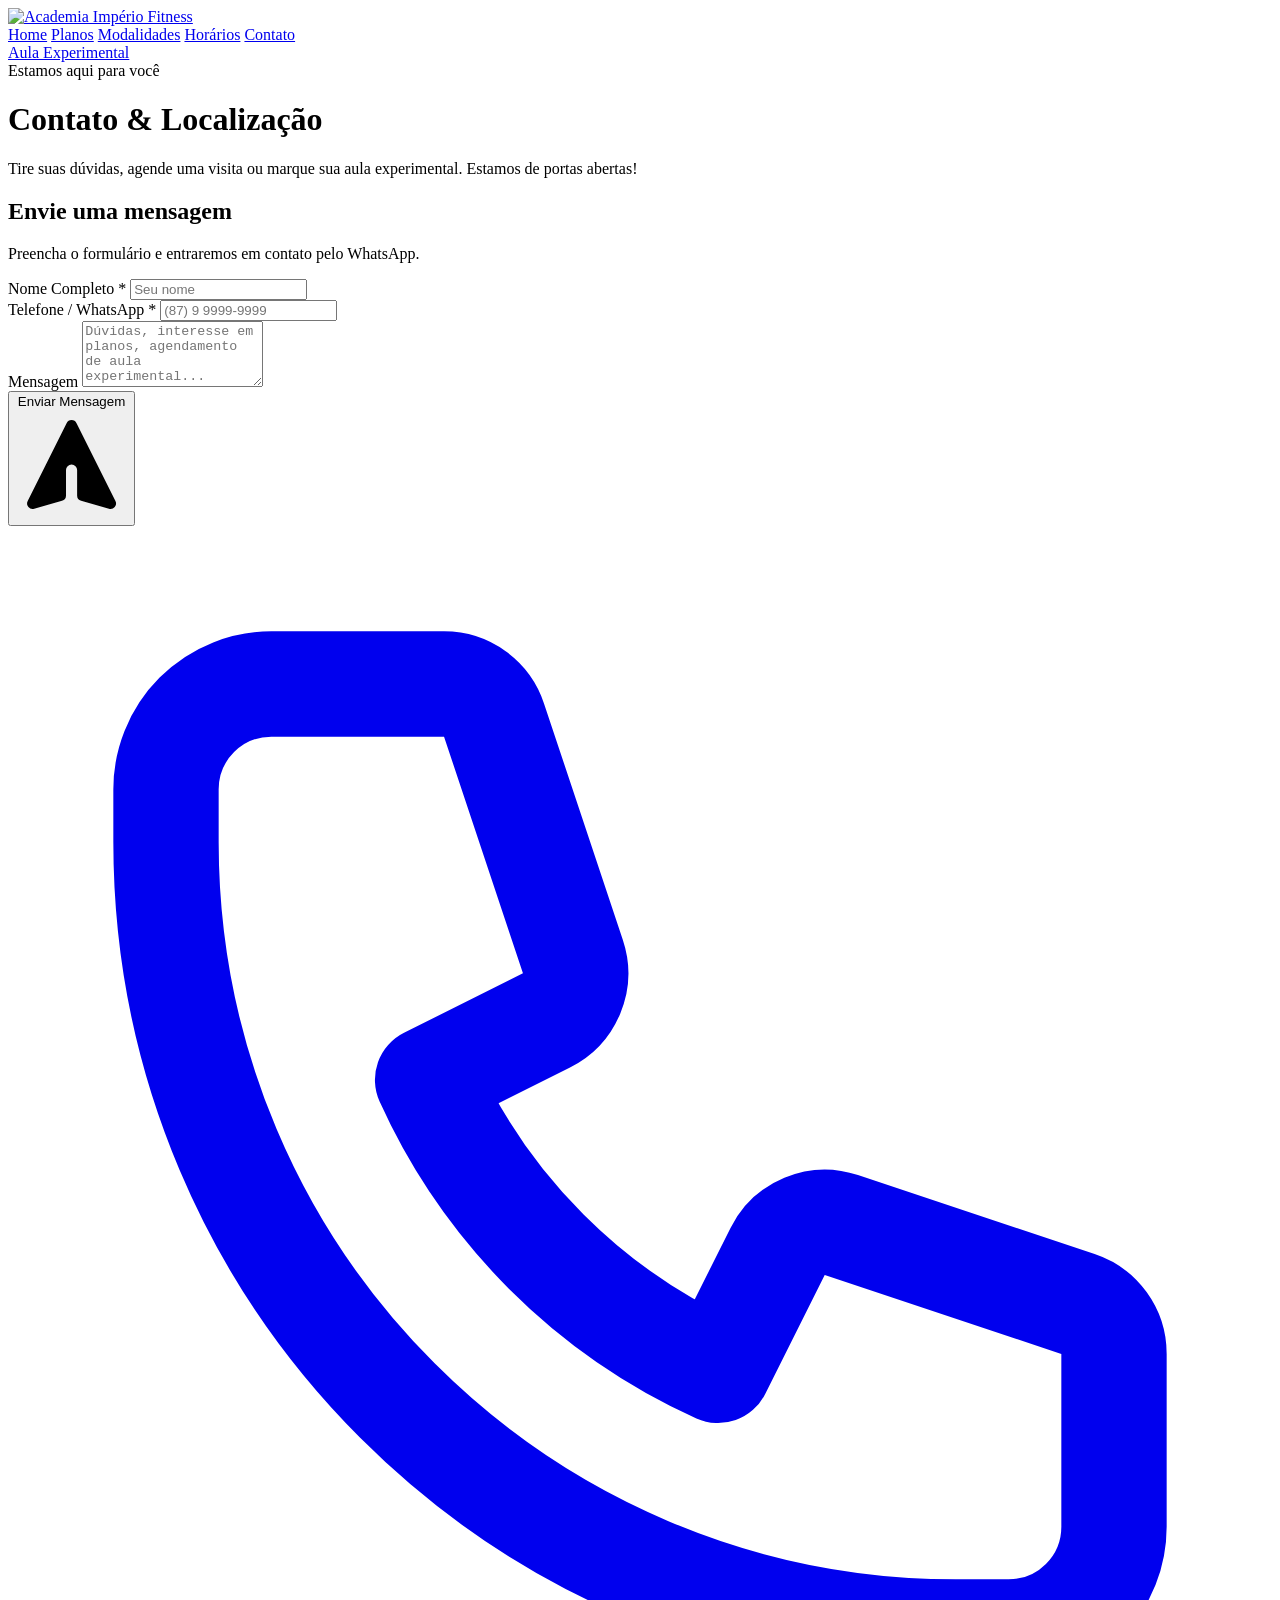
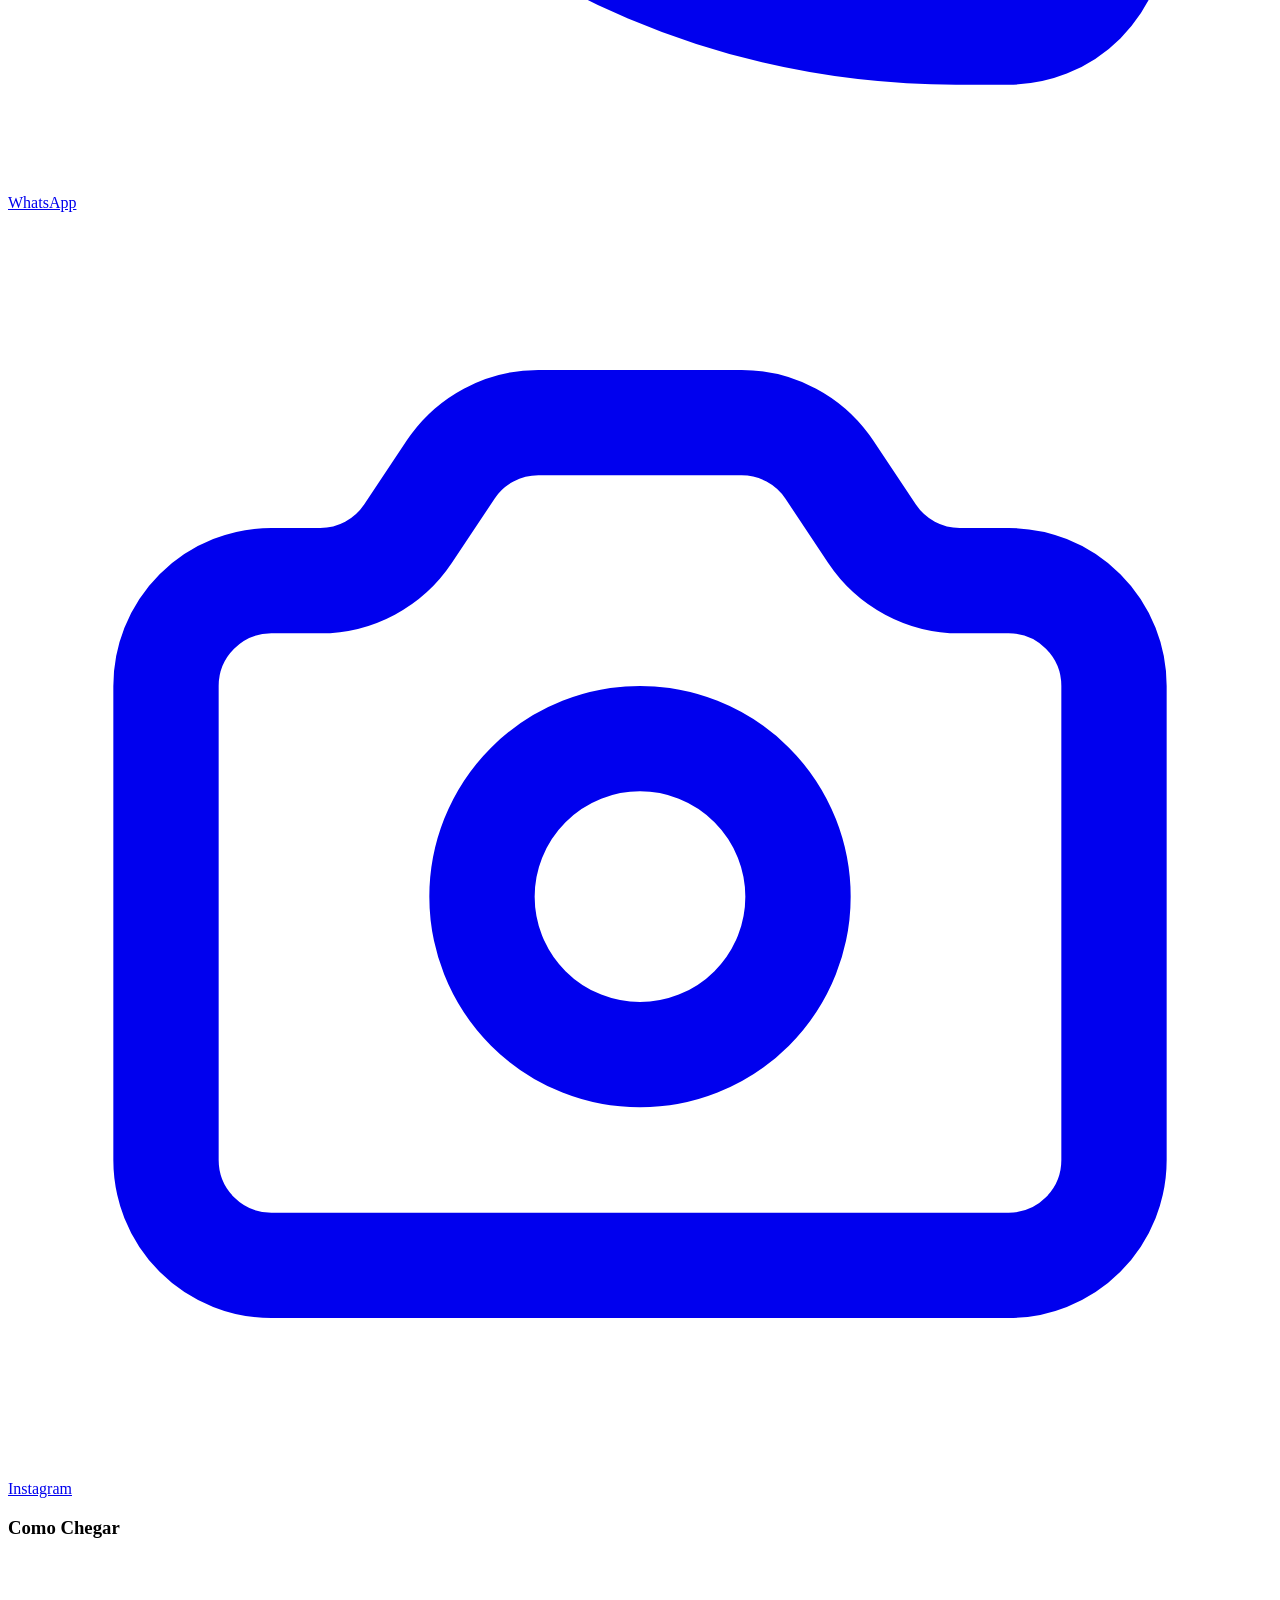
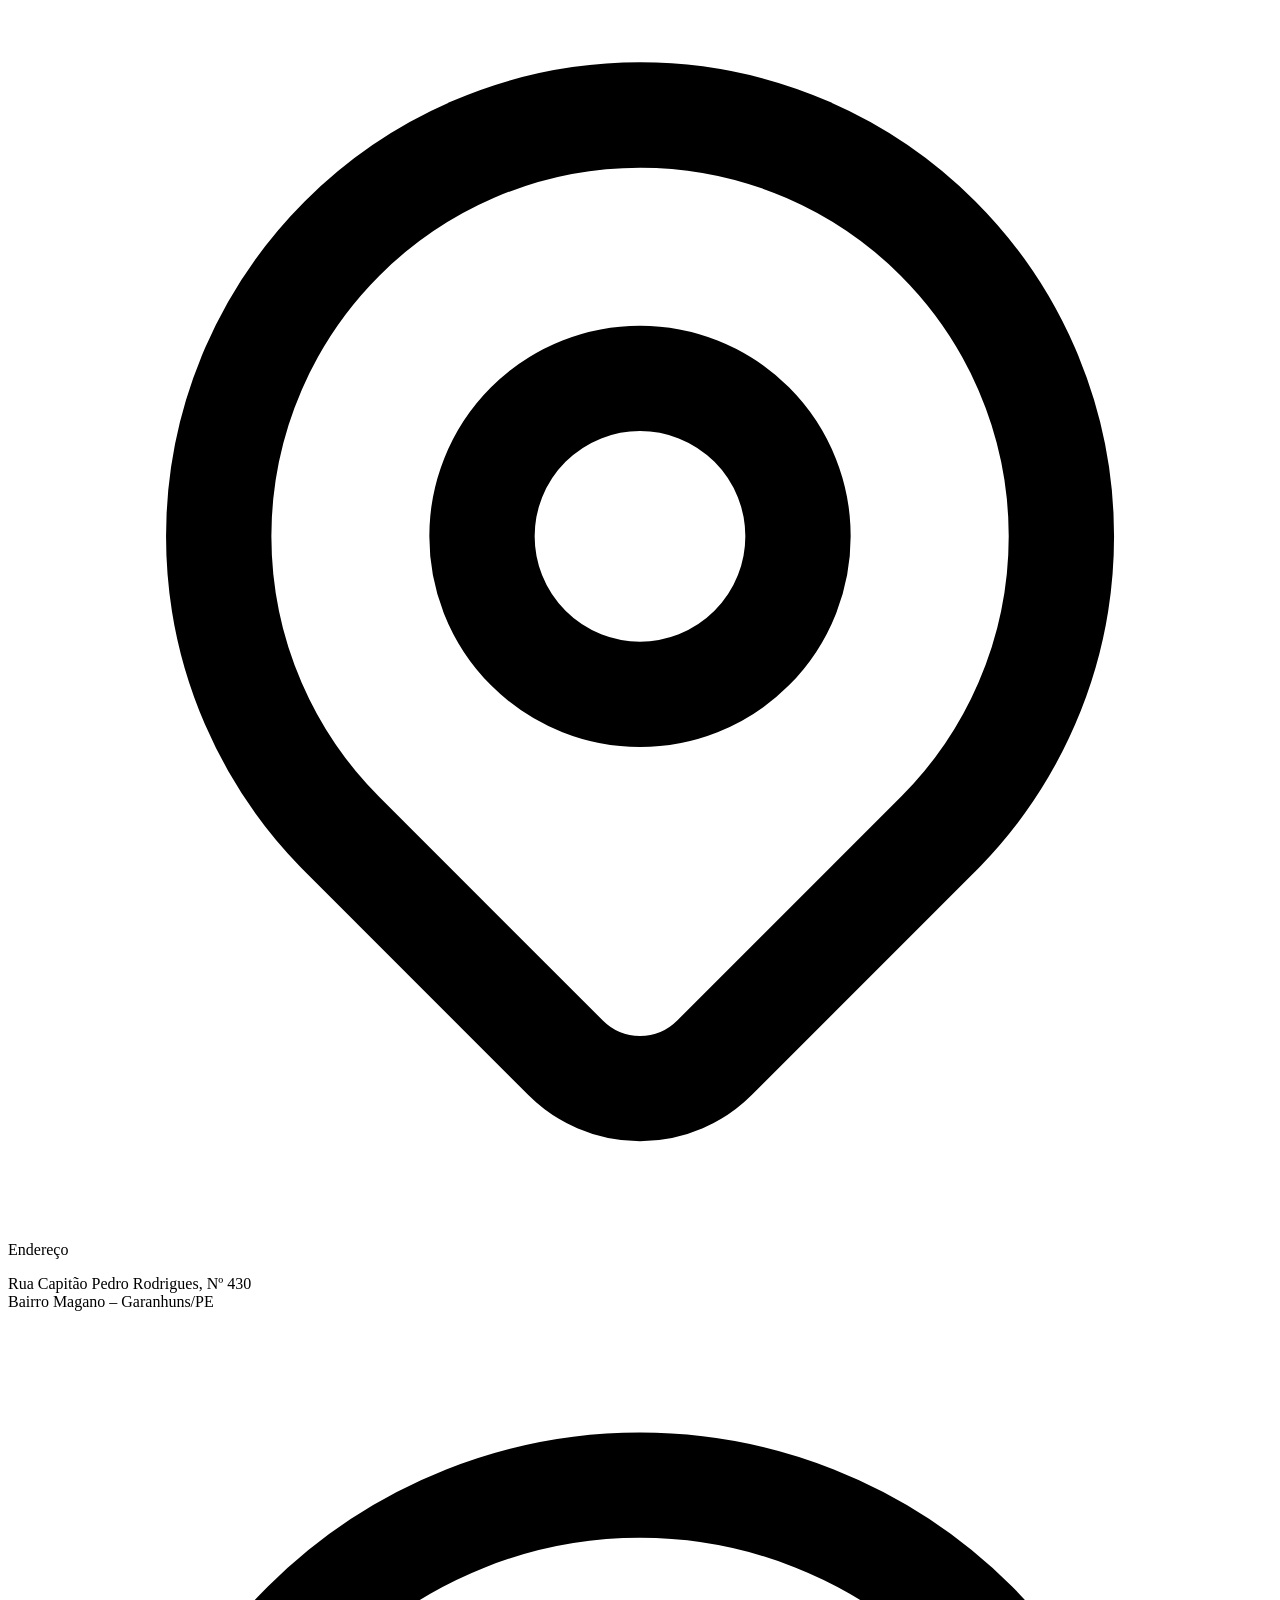
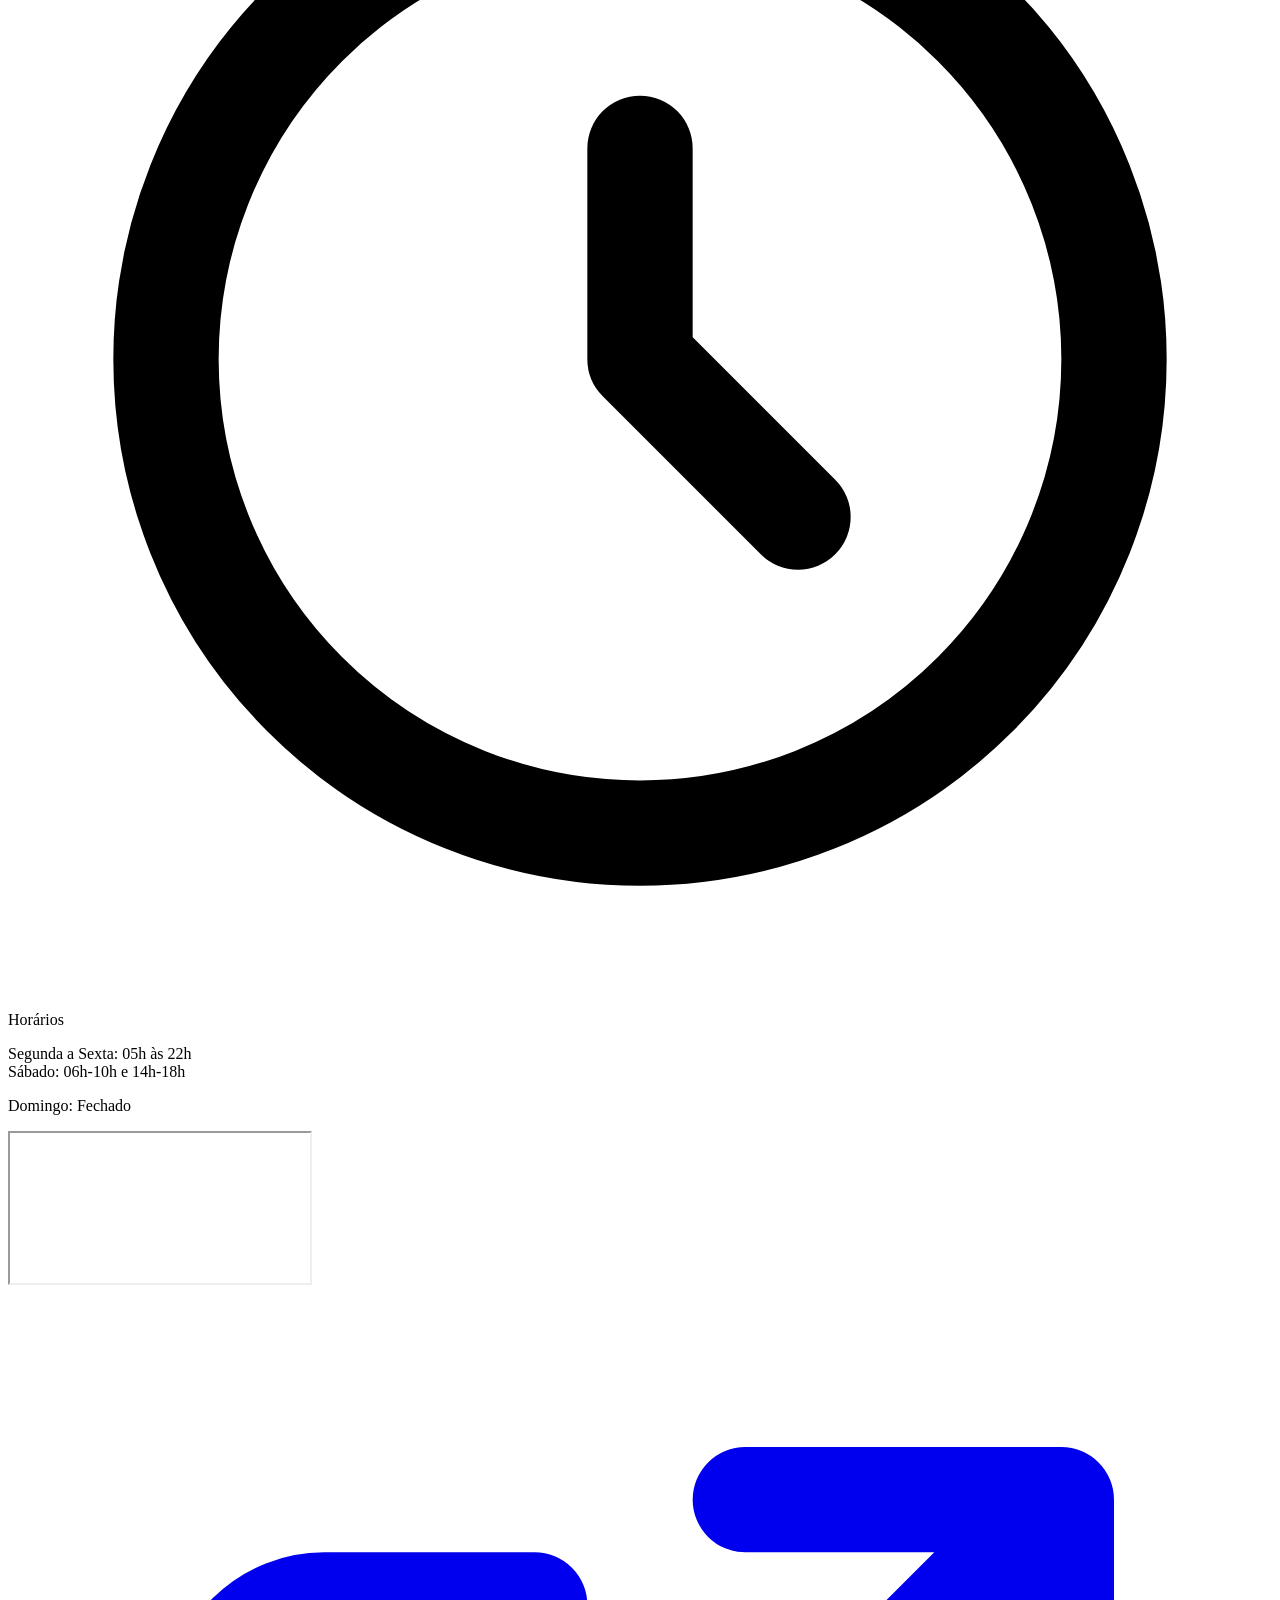
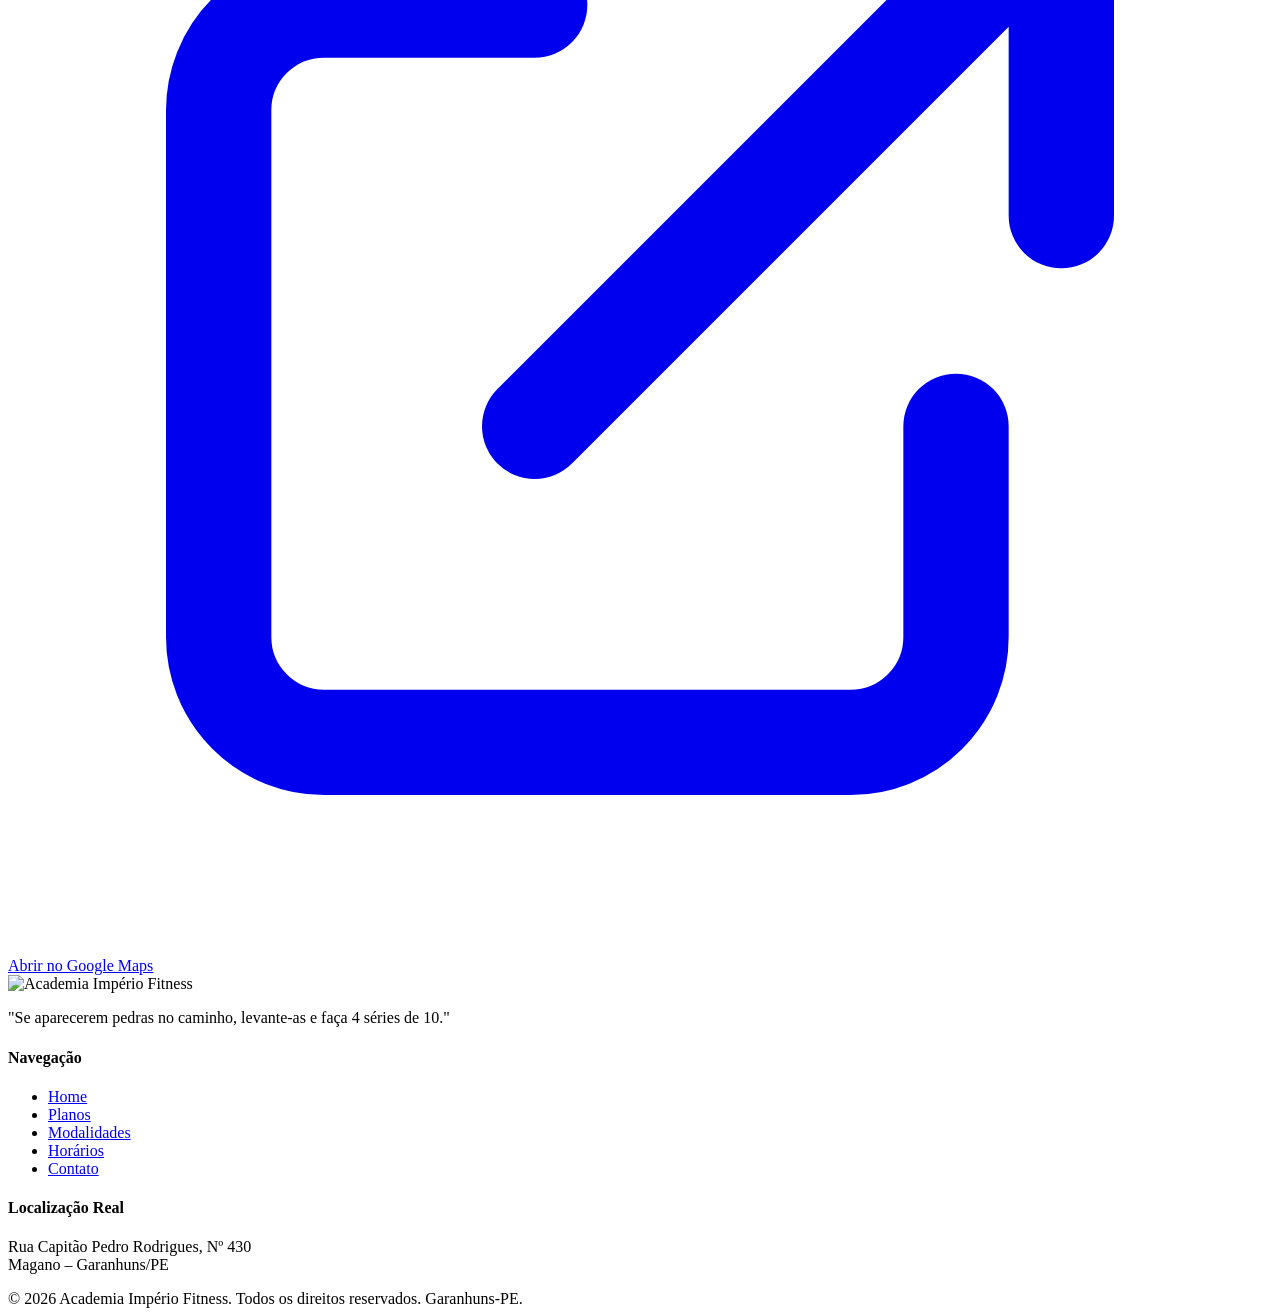
==== contato.html @ 36190e59 "Add files via upload" ====
<!DOCTYPE html>
<html lang="pt-BR">
<head>
    <meta charset="UTF-8">
    <meta name="viewport" content="width=device-width, initial-scale=1.0">
    <title>Contato & Localização | Academia Império Fitness</title>
    
    <script src="https://cdn.tailwindcss.com"></script>
    <link rel="preconnect" href="https://fonts.googleapis.com">
    <link rel="preconnect" href="https://fonts.gstatic.com" crossorigin>
    <link href="https://fonts.googleapis.com/css2?family=Inter:wght@400;500;600&family=Montserrat:wght@400;700;900&display=swap" rel="stylesheet">

    <script>
      tailwind.config = {
        theme: {
          extend: {
            colors: {
              'imperio-bg': '#151515',
              'imperio-card': '#1E1E1E',
              'imperio-laranja': '#F37021',
            },
            fontFamily: {
              'titulo': ['"Montserrat"', 'sans-serif'], 
              'texto': ['"Inter"', 'sans-serif'], 
            }
          }
        }
      }
    </script>
</head>
<body class="bg-imperio-bg text-white font-texto antialiased flex flex-col min-h-screen">

    <header class="container mx-auto px-6 py-6 flex flex-col md:flex-row justify-between items-center gap-4">
        <a href="index.html" class="flex items-center">
    <img src="logo.png" alt="Academia Império Fitness" class="h-24 md:h-28 rounded-xl hover:scale-105 transition-transform duration-300">
</a>
        <nav class="flex gap-4 md:gap-8 font-medium text-sm md:text-base">
            <a href="index.html" class="hover:text-imperio-laranja transition duration-200">Home</a>
            <a href="planos.html" class="hover:text-imperio-laranja transition duration-200">Planos</a>
            <a href="modalidades.html" class="hover:text-imperio-laranja transition duration-200">Modalidades</a>
            <a href="horarios.html" class="hover:text-imperio-laranja transition duration-200">Horários</a>
            <a href="contato.html" class="text-imperio-laranja">Contato</a>
        </nav>
        <a href="contato.html" class="hidden lg:block bg-imperio-laranja hover:bg-orange-600 text-white font-bold py-3 px-6 rounded-md transition duration-300 uppercase tracking-wide text-sm">
            Aula Experimental
        </a>
    </header>

    <main class="flex-grow container mx-auto px-6 py-12 max-w-6xl">
        
        <div class="text-center mb-16">
            <span class="text-imperio-laranja font-bold tracking-widest text-sm uppercase">Estamos aqui para você</span>
            <h1 class="font-titulo font-black text-5xl md:text-6xl uppercase mt-2 mb-4 leading-tight">
                Contato & <span class="text-imperio-laranja">Localização</span>
            </h1>
            <p class="text-gray-400 max-w-2xl mx-auto">Tire suas dúvidas, agende uma visita ou marque sua aula experimental. Estamos de portas abertas!</p>
        </div>

        <div class="grid grid-cols-1 lg:grid-cols-2 gap-12 items-start">
            
            <section class="bg-white text-black p-8 md:p-10 rounded-2xl shadow-2xl">
                <h2 class="font-titulo font-black text-2xl uppercase mb-2">Envie uma mensagem</h2>
                <p class="text-gray-500 text-sm mb-8">Preencha o formulário e entraremos em contato pelo WhatsApp.</p>

                <form action="#" method="POST" class="space-y-6">
                    <div>
                        <label for="nome" class="block text-xs font-black uppercase tracking-widest mb-2">Nome Completo *</label>
                        <input type="text" id="nome" name="nome" placeholder="Seu nome" required 
                            class="w-full bg-gray-50 border border-gray-200 rounded-lg py-4 px-4 focus:outline-none focus:ring-2 focus:ring-imperio-laranja/20 focus:border-imperio-laranja transition">
                    </div>

                    <div>
                        <label for="whatsapp" class="block text-xs font-black uppercase tracking-widest mb-2">Telefone / WhatsApp *</label>
                        <input type="tel" id="whatsapp" name="whatsapp" placeholder="(87) 9 9999-9999" required 
                            class="w-full bg-gray-50 border border-gray-200 rounded-lg py-4 px-4 focus:outline-none focus:ring-2 focus:ring-imperio-laranja/20 focus:border-imperio-laranja transition">
                    </div>

                    <div>
                        <label for="mensagem" class="block text-xs font-black uppercase tracking-widest mb-2">Mensagem</label>
                        <textarea id="mensagem" name="mensagem" rows="4" placeholder="Dúvidas, interesse em planos, agendamento de aula experimental..."
                            class="w-full bg-gray-50 border border-gray-200 rounded-lg py-4 px-4 focus:outline-none focus:ring-2 focus:ring-imperio-laranja/20 focus:border-imperio-laranja transition resize-none"></textarea>
                    </div>

                    <button type="submit" class="w-full bg-imperio-laranja hover:bg-orange-600 text-white font-black py-5 rounded-xl shadow-lg shadow-imperio-laranja/30 transition duration-300 uppercase tracking-widest flex items-center justify-center gap-2">
                        Enviar Mensagem
                        <svg xmlns="http://www.w3.org/2000/svg" class="h-5 w-5 rotate-90" viewBox="0 0 20 20" fill="currentColor"><path d="M10.894 2.553a1 1 0 00-1.788 0l-7 14a1 1 0 001.169 1.409l5-1.429A1 1 0 009 15.571V11a1 1 0 112 0v4.571a1 1 0 00.725.962l5 1.428a1 1 0 001.17-1.408l-7-14z" /></svg>
                    </button>
                </form>

                <div class="grid grid-cols-2 gap-4 mt-8">
                    <a href="#" class="flex items-center gap-3 p-4 bg-gray-900 text-white rounded-xl hover:bg-imperio-laranja transition group">
                        <div class="bg-gray-800 p-2 rounded-lg group-hover:bg-white/20 transition">
                            <svg xmlns="http://www.w3.org/2000/svg" class="h-5 w-5" fill="none" viewBox="0 0 24 24" stroke="currentColor"><path stroke-linecap="round" stroke-linejoin="round" stroke-width="2" d="M3 5a2 2 0 012-2h3.28a1 1 0 01.948.684l1.498 4.493a1 1 0 01-.502 1.21l-2.257 1.13a11.042 11.042 0 005.516 5.516l1.13-2.257a1 1 0 011.21-.502l4.493 1.498a1 1 0 01.684.949V19a2 2 0 01-2 2h-1C9.716 21 3 14.284 3 6V5z" /></svg>
                        </div>
                        <span class="text-xs font-bold uppercase">WhatsApp</span>
                    </a>
                    <a href="https://www.instagram.com/academia_imperio.gus" target="_blank" class="flex items-center gap-3 p-4 bg-gray-900 text-white rounded-xl hover:bg-imperio-laranja transition group">
                        <div class="bg-gray-800 p-2 rounded-lg group-hover:bg-white/20 transition">
                            <svg xmlns="http://www.w3.org/2000/svg" class="h-5 w-5" fill="none" viewBox="0 0 24 24" stroke="currentColor"><path stroke-linecap="round" stroke-linejoin="round" stroke-width="2" d="M3 9a2 2 0 012-2h.93a2 2 0 001.664-.89l.812-1.22A2 2 0 0110.07 4h3.86a2 2 0 011.664.89l.812 1.22A2 2 0 0018.07 7H19a2 2 0 012 2v9a2 2 0 01-2 2H5a2 2 0 01-2-2V9z" /><path stroke-linecap="round" stroke-linejoin="round" stroke-width="2" d="M15 13a3 3 0 11-6 0 3 3 0 016 0z" /></svg>
                        </div>
                        <span class="text-xs font-bold uppercase">Instagram</span>
                    </a>
                </div>
            </section>

            <section class="space-y-8">
                <div class="bg-imperio-card p-8 rounded-2xl border border-gray-800">
                    <h3 class="text-imperio-laranja font-titulo font-black text-xl uppercase mb-6">Como Chegar</h3>
                    
                    <div class="space-y-6">
                        <div class="flex gap-4">
                            <div class="bg-imperio-laranja/10 p-3 rounded-lg h-fit">
                                <svg xmlns="http://www.w3.org/2000/svg" class="h-6 w-6 text-imperio-laranja" fill="none" viewBox="0 0 24 24" stroke="currentColor"><path stroke-linecap="round" stroke-linejoin="round" stroke-width="2" d="M17.657 16.657L13.414 20.9a1.998 1.998 0 01-2.827 0l-4.243-4.243a8 8 0 1111.314 0z" /><path stroke-linecap="round" stroke-linejoin="round" stroke-width="2" d="M15 11a3 3 0 11-6 0 3 3 0 016 0z" /></svg>
                            </div>
                            <div>
                                <p class="text-xs font-bold text-gray-500 uppercase tracking-widest mb-1">Endereço</p>
                                <p class="text-gray-200">Rua Capitão Pedro Rodrigues, Nº 430<br>Bairro Magano – Garanhuns/PE</p>
                            </div>
                        </div>

                        <div class="flex gap-4">
                            <div class="bg-imperio-laranja/10 p-3 rounded-lg h-fit">
                                <svg xmlns="http://www.w3.org/2000/svg" class="h-6 w-6 text-imperio-laranja" fill="none" viewBox="0 0 24 24" stroke="currentColor"><path stroke-linecap="round" stroke-linejoin="round" stroke-width="2" d="M12 8v4l3 3m6-3a9 9 0 11-18 0 9 9 0 0118 0z" /></svg>
                            </div>
                            <div>
                                <p class="text-xs font-bold text-gray-500 uppercase tracking-widest mb-1">Horários</p>
                                <p class="text-gray-200">Segunda a Sexta: 05h às 22h<br>Sábado: 06h-10h e 14h-18h</p>
                                <p class="text-red-400 text-xs mt-1 font-medium">Domingo: Fechado</p>
                            </div>
                        </div>
                    </div>
                </div>

                <div class="rounded-2xl overflow-hidden h-[300px] border border-gray-800 shadow-2xl relative grayscale hover:grayscale-0 transition duration-500">
                    <iframe 
                        src="https://www.google.com/maps/embed?pb=!1m18!1m12!1m3!1d3941.520445585094!2d-36.4950346!3d-8.9175401!2m3!1f0!2f0!3f0!3m2!1i1024!2i768!4f13.1!3m3!1m2!1s0x7a77610f46d5c645%3A0x7d6c6e3988e0e7a!2sR.%20Cap.%20Pedro%20Rodrigues%2C%20430%20-%20Magano%2C%20Garanhuns%20-%20PE!5e0!3m2!1spt-BR!2sbr!4v1714150000000!5m2!1spt-BR!2sbr" 
                        class="w-full h-full border-0" 
                        allowfullscreen="" 
                        loading="lazy">
                    </iframe>
                </div>

                <a href="https://maps.app.goo.gl/3XpXG2k9G2k9G2k9G" target="_blank" class="flex items-center justify-center gap-2 w-full bg-white/5 hover:bg-white/10 border border-gray-800 py-4 rounded-xl text-xs font-bold uppercase tracking-widest transition">
                    <svg xmlns="http://www.w3.org/2000/svg" class="h-4 w-4 text-imperio-laranja" fill="none" viewBox="0 0 24 24" stroke="currentColor"><path stroke-linecap="round" stroke-linejoin="round" stroke-width="2" d="M10 6H6a2 2 0 00-2 2v10a2 2 0 002 2h10a2 2 0 002-2v-4M14 4h6m0 0v6m0-6L10 14" /></svg>
                    Abrir no Google Maps
                </a>
            </section>
        </div>

    </main>

    <footer class="bg-[#0A0A0A] border-t border-gray-800 pt-16 pb-8 mt-auto text-gray-400 text-sm">
        <div class="container mx-auto px-6 grid grid-cols-1 md:grid-cols-3 gap-12 mb-12">
            <div>
                <img src="logo.png" alt="Academia Império Fitness" class="h-20 md:h-24 rounded-lg mb-6 shadow-lg border border-gray-800">
                <p class="italic">"Se aparecerem pedras no caminho, levante-as e faça 4 séries de 10."</p>
            </div>
            <div>
                <h4 class="text-imperio-laranja font-bold uppercase tracking-widest text-sm mb-6">Navegação</h4>
                <ul class="space-y-3">
                    <li><a href="index.html" class="hover:text-white transition">Home</a></li>
                    <li><a href="planos.html" class="hover:text-white transition">Planos</a></li>
                    <li><a href="modalidades.html" class="hover:text-white transition">Modalidades</a></li>
                    <li><a href="horarios.html" class="hover:text-white transition">Horários</a></li>
                    <li><a href="contato.html" class="hover:text-white transition">Contato</a></li>
                </ul>
            </div>
            <div>
                <h4 class="text-imperio-laranja font-bold uppercase tracking-widest text-sm mb-6">Localização Real</h4>
                <p>Rua Capitão Pedro Rodrigues, Nº 430<br>Magano – Garanhuns/PE</p>
            </div>
        </div>
        <div class="container mx-auto px-6 border-t border-gray-800 pt-8 text-center text-xs">
            &copy; 2026 Academia Império Fitness. Todos os direitos reservados. Garanhuns-PE.
        </div>
    </footer>

</body>
</html>
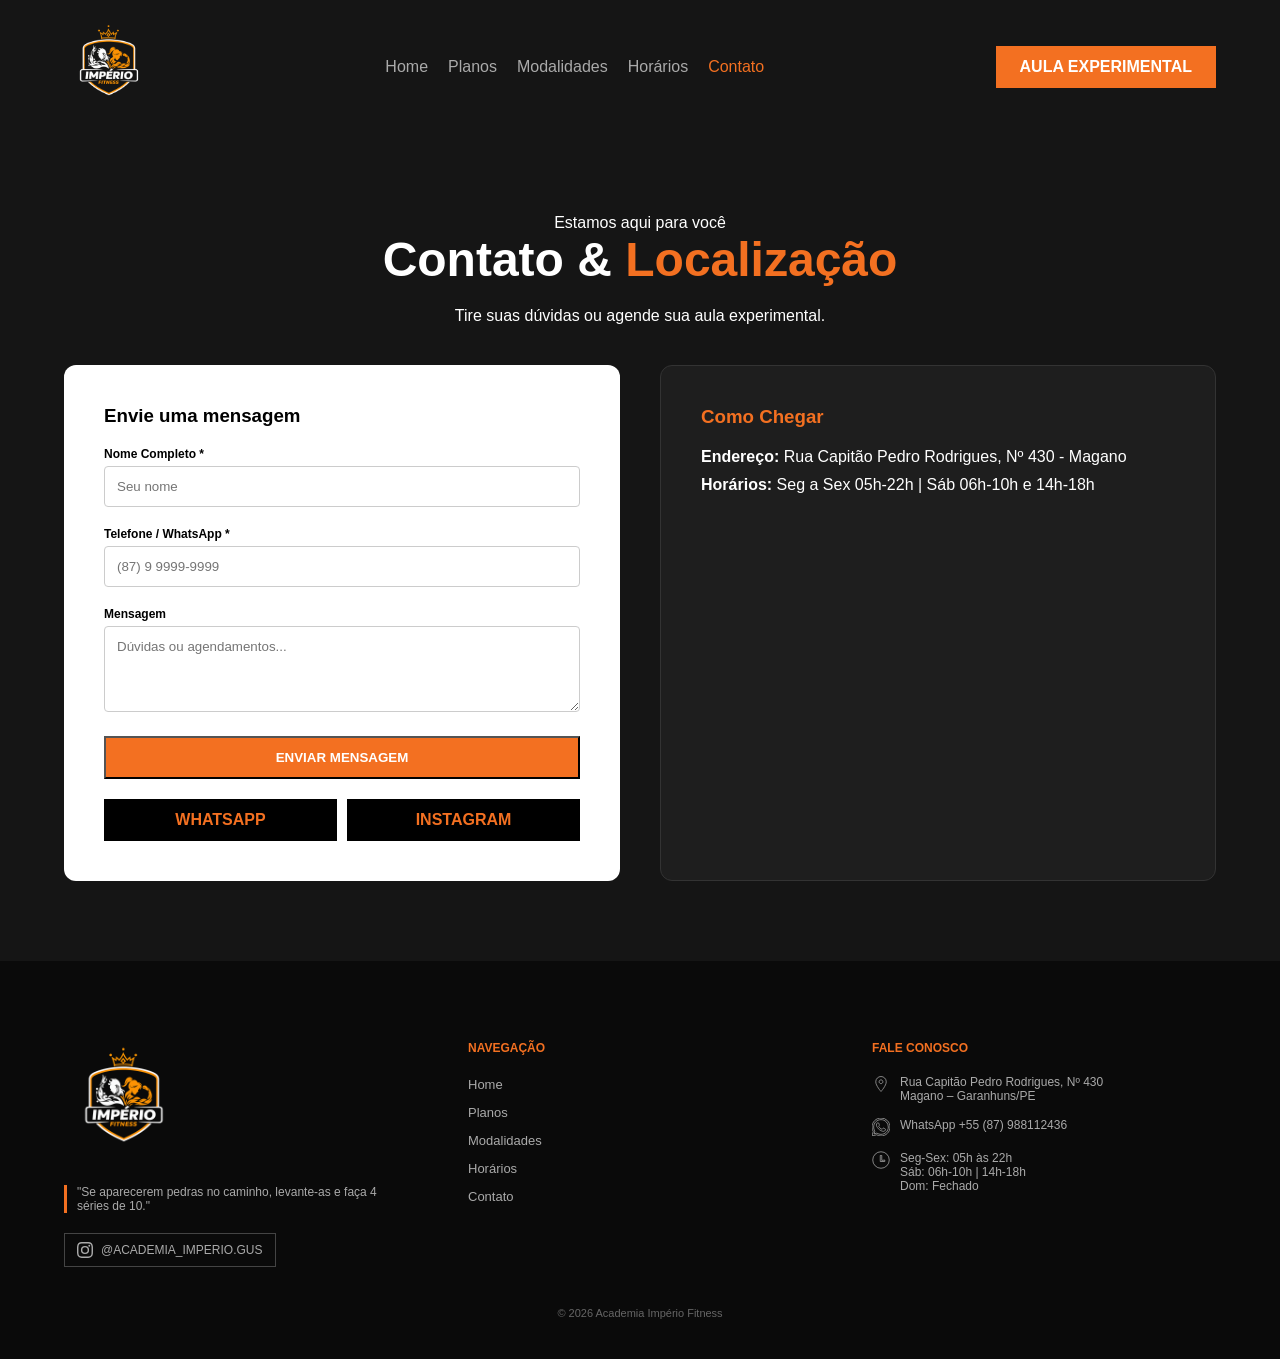
==== commit ae5c431c: "Add files via upload" ====
--- a/contato.html
+++ b/contato.html
@@ -3,177 +3,154 @@
 <head>
     <meta charset="UTF-8">
     <meta name="viewport" content="width=device-width, initial-scale=1.0">
-    <title>Contato & Localização | Academia Império Fitness</title>
-    
-    <script src="https://cdn.tailwindcss.com"></script>
-    <link rel="preconnect" href="https://fonts.googleapis.com">
-    <link rel="preconnect" href="https://fonts.gstatic.com" crossorigin>
+    <title>Contato | Academia Império Fitness</title>
+    <link rel="stylesheet" href="style.css">
     <link href="https://fonts.googleapis.com/css2?family=Inter:wght@400;500;600&family=Montserrat:wght@400;700;900&display=swap" rel="stylesheet">
+</head>
+<body>
 
-    <script>
-      tailwind.config = {
-        theme: {
-          extend: {
-            colors: {
-              'imperio-bg': '#151515',
-              'imperio-card': '#1E1E1E',
-              'imperio-laranja': '#F37021',
-            },
-            fontFamily: {
-              'titulo': ['"Montserrat"', 'sans-serif'], 
-              'texto': ['"Inter"', 'sans-serif'], 
-            }
-          }
-        }
-      }
-    </script>
-</head>
-<body class="bg-imperio-bg text-white font-texto antialiased flex flex-col min-h-screen">
+<header class="header">
+    <div class="container header-content">
+        <a href="index.html" class="logo"><img src="logo.png" alt="Academia Império Fitness"></a>
+        <nav class="nav">
+            <a href="index.html">Home</a>
+            <a href="planos.html">Planos</a>
+            <a href="modalidades.html">Modalidades</a>
+            <a href="horarios.html">Horários</a>
+            <a href="contato.html" class="active">Contato</a>
+        </nav>
+        <a href="contato.html" class="btn primary desktop-only">Aula Experimental</a>
+    </div>
+</header>
 
-    <header class="container mx-auto px-6 py-6 flex flex-col md:flex-row justify-between items-center gap-4">
-        <a href="index.html" class="flex items-center">
-    <img src="logo.png" alt="Academia Império Fitness" class="h-24 md:h-28 rounded-xl hover:scale-105 transition-transform duration-300">
-</a>
-        <nav class="flex gap-4 md:gap-8 font-medium text-sm md:text-base">
-            <a href="index.html" class="hover:text-imperio-laranja transition duration-200">Home</a>
-            <a href="planos.html" class="hover:text-imperio-laranja transition duration-200">Planos</a>
-            <a href="modalidades.html" class="hover:text-imperio-laranja transition duration-200">Modalidades</a>
-            <a href="horarios.html" class="hover:text-imperio-laranja transition duration-200">Horários</a>
-            <a href="contato.html" class="text-imperio-laranja">Contato</a>
-        </nav>
-        <a href="contato.html" class="hidden lg:block bg-imperio-laranja hover:bg-orange-600 text-white font-bold py-3 px-6 rounded-md transition duration-300 uppercase tracking-wide text-sm">
-            Aula Experimental
-        </a>
-    </header>
+<main>
+    <section class="contact-section">
+        <div class="container">
+            <div class="text-center">
+                <span class="tag-small">Estamos aqui para você</span>
+                <h1 class="page-title">Contato & <span>Localização</span></h1>
+                <p class="subtitle">Tire suas dúvidas ou agende sua aula experimental.</p>
+            </div>
 
-    <main class="flex-grow container mx-auto px-6 py-12 max-w-6xl">
-        
-        <div class="text-center mb-16">
-            <span class="text-imperio-laranja font-bold tracking-widest text-sm uppercase">Estamos aqui para você</span>
-            <h1 class="font-titulo font-black text-5xl md:text-6xl uppercase mt-2 mb-4 leading-tight">
-                Contato & <span class="text-imperio-laranja">Localização</span>
-            </h1>
-            <p class="text-gray-400 max-w-2xl mx-auto">Tire suas dúvidas, agende uma visita ou marque sua aula experimental. Estamos de portas abertas!</p>
-        </div>
-
-        <div class="grid grid-cols-1 lg:grid-cols-2 gap-12 items-start">
-            
-            <section class="bg-white text-black p-8 md:p-10 rounded-2xl shadow-2xl">
-                <h2 class="font-titulo font-black text-2xl uppercase mb-2">Envie uma mensagem</h2>
-                <p class="text-gray-500 text-sm mb-8">Preencha o formulário e entraremos em contato pelo WhatsApp.</p>
-
-                <form action="#" method="POST" class="space-y-6">
-                    <div>
-                        <label for="nome" class="block text-xs font-black uppercase tracking-widest mb-2">Nome Completo *</label>
-                        <input type="text" id="nome" name="nome" placeholder="Seu nome" required 
-                            class="w-full bg-gray-50 border border-gray-200 rounded-lg py-4 px-4 focus:outline-none focus:ring-2 focus:ring-imperio-laranja/20 focus:border-imperio-laranja transition">
-                    </div>
-
-                    <div>
-                        <label for="whatsapp" class="block text-xs font-black uppercase tracking-widest mb-2">Telefone / WhatsApp *</label>
-                        <input type="tel" id="whatsapp" name="whatsapp" placeholder="(87) 9 9999-9999" required 
-                            class="w-full bg-gray-50 border border-gray-200 rounded-lg py-4 px-4 focus:outline-none focus:ring-2 focus:ring-imperio-laranja/20 focus:border-imperio-laranja transition">
-                    </div>
-
-                    <div>
-                        <label for="mensagem" class="block text-xs font-black uppercase tracking-widest mb-2">Mensagem</label>
-                        <textarea id="mensagem" name="mensagem" rows="4" placeholder="Dúvidas, interesse em planos, agendamento de aula experimental..."
-                            class="w-full bg-gray-50 border border-gray-200 rounded-lg py-4 px-4 focus:outline-none focus:ring-2 focus:ring-imperio-laranja/20 focus:border-imperio-laranja transition resize-none"></textarea>
-                    </div>
-
-                    <button type="submit" class="w-full bg-imperio-laranja hover:bg-orange-600 text-white font-black py-5 rounded-xl shadow-lg shadow-imperio-laranja/30 transition duration-300 uppercase tracking-widest flex items-center justify-center gap-2">
-                        Enviar Mensagem
-                        <svg xmlns="http://www.w3.org/2000/svg" class="h-5 w-5 rotate-90" viewBox="0 0 20 20" fill="currentColor"><path d="M10.894 2.553a1 1 0 00-1.788 0l-7 14a1 1 0 001.169 1.409l5-1.429A1 1 0 009 15.571V11a1 1 0 112 0v4.571a1 1 0 00.725.962l5 1.428a1 1 0 001.17-1.408l-7-14z" /></svg>
-                    </button>
-                </form>
-
-                <div class="grid grid-cols-2 gap-4 mt-8">
-                    <a href="#" class="flex items-center gap-3 p-4 bg-gray-900 text-white rounded-xl hover:bg-imperio-laranja transition group">
-                        <div class="bg-gray-800 p-2 rounded-lg group-hover:bg-white/20 transition">
-                            <svg xmlns="http://www.w3.org/2000/svg" class="h-5 w-5" fill="none" viewBox="0 0 24 24" stroke="currentColor"><path stroke-linecap="round" stroke-linejoin="round" stroke-width="2" d="M3 5a2 2 0 012-2h3.28a1 1 0 01.948.684l1.498 4.493a1 1 0 01-.502 1.21l-2.257 1.13a11.042 11.042 0 005.516 5.516l1.13-2.257a1 1 0 011.21-.502l4.493 1.498a1 1 0 01.684.949V19a2 2 0 01-2 2h-1C9.716 21 3 14.284 3 6V5z" /></svg>
+            <div class="contact-grid">
+                
+                <div class="form-card">
+                    <h3>Envie uma mensagem</h3>
+                    <form action="#" method="POST">
+                        <div class="form-group">
+                            <label>Nome Completo *</label>
+                            <input type="text" placeholder="Seu nome" required>
                         </div>
-                        <span class="text-xs font-bold uppercase">WhatsApp</span>
-                    </a>
-                    <a href="https://www.instagram.com/academia_imperio.gus" target="_blank" class="flex items-center gap-3 p-4 bg-gray-900 text-white rounded-xl hover:bg-imperio-laranja transition group">
-                        <div class="bg-gray-800 p-2 rounded-lg group-hover:bg-white/20 transition">
-                            <svg xmlns="http://www.w3.org/2000/svg" class="h-5 w-5" fill="none" viewBox="0 0 24 24" stroke="currentColor"><path stroke-linecap="round" stroke-linejoin="round" stroke-width="2" d="M3 9a2 2 0 012-2h.93a2 2 0 001.664-.89l.812-1.22A2 2 0 0110.07 4h3.86a2 2 0 011.664.89l.812 1.22A2 2 0 0018.07 7H19a2 2 0 012 2v9a2 2 0 01-2 2H5a2 2 0 01-2-2V9z" /><path stroke-linecap="round" stroke-linejoin="round" stroke-width="2" d="M15 13a3 3 0 11-6 0 3 3 0 016 0z" /></svg>
+                        <div class="form-group">
+                            <label>Telefone / WhatsApp *</label>
+                            <input type="tel" placeholder="(87) 9 9999-9999" required>
                         </div>
-                        <span class="text-xs font-bold uppercase">Instagram</span>
-                    </a>
-                </div>
-            </section>
-
-            <section class="space-y-8">
-                <div class="bg-imperio-card p-8 rounded-2xl border border-gray-800">
-                    <h3 class="text-imperio-laranja font-titulo font-black text-xl uppercase mb-6">Como Chegar</h3>
+                        <div class="form-group">
+                            <label>Mensagem</label>
+                            <textarea rows="4" placeholder="Dúvidas ou agendamentos..."></textarea>
+                        </div>
+                        <button type="submit" class="btn primary full-width">Enviar Mensagem</button>
+                    </form>
                     
-                    <div class="space-y-6">
-                        <div class="flex gap-4">
-                            <div class="bg-imperio-laranja/10 p-3 rounded-lg h-fit">
-                                <svg xmlns="http://www.w3.org/2000/svg" class="h-6 w-6 text-imperio-laranja" fill="none" viewBox="0 0 24 24" stroke="currentColor"><path stroke-linecap="round" stroke-linejoin="round" stroke-width="2" d="M17.657 16.657L13.414 20.9a1.998 1.998 0 01-2.827 0l-4.243-4.243a8 8 0 1111.314 0z" /><path stroke-linecap="round" stroke-linejoin="round" stroke-width="2" d="M15 11a3 3 0 11-6 0 3 3 0 016 0z" /></svg>
-                            </div>
-                            <div>
-                                <p class="text-xs font-bold text-gray-500 uppercase tracking-widest mb-1">Endereço</p>
-                                <p class="text-gray-200">Rua Capitão Pedro Rodrigues, Nº 430<br>Bairro Magano – Garanhuns/PE</p>
-                            </div>
-                        </div>
-
-                        <div class="flex gap-4">
-                            <div class="bg-imperio-laranja/10 p-3 rounded-lg h-fit">
-                                <svg xmlns="http://www.w3.org/2000/svg" class="h-6 w-6 text-imperio-laranja" fill="none" viewBox="0 0 24 24" stroke="currentColor"><path stroke-linecap="round" stroke-linejoin="round" stroke-width="2" d="M12 8v4l3 3m6-3a9 9 0 11-18 0 9 9 0 0118 0z" /></svg>
-                            </div>
-                            <div>
-                                <p class="text-xs font-bold text-gray-500 uppercase tracking-widest mb-1">Horários</p>
-                                <p class="text-gray-200">Segunda a Sexta: 05h às 22h<br>Sábado: 06h-10h e 14h-18h</p>
-                                <p class="text-red-400 text-xs mt-1 font-medium">Domingo: Fechado</p>
-                            </div>
-                        </div>
+                    <div class="social-links-box">
+                        <a href="#" class="btn dark">WhatsApp</a>
+                        <a href="#" class="btn dark">Instagram</a>
                     </div>
                 </div>
 
-                <div class="rounded-2xl overflow-hidden h-[300px] border border-gray-800 shadow-2xl relative grayscale hover:grayscale-0 transition duration-500">
-                    <iframe 
-                        src="https://www.google.com/maps/embed?pb=!1m18!1m12!1m3!1d3941.520445585094!2d-36.4950346!3d-8.9175401!2m3!1f0!2f0!3f0!3m2!1i1024!2i768!4f13.1!3m3!1m2!1s0x7a77610f46d5c645%3A0x7d6c6e3988e0e7a!2sR.%20Cap.%20Pedro%20Rodrigues%2C%20430%20-%20Magano%2C%20Garanhuns%20-%20PE!5e0!3m2!1spt-BR!2sbr!4v1714150000000!5m2!1spt-BR!2sbr" 
-                        class="w-full h-full border-0" 
-                        allowfullscreen="" 
-                        loading="lazy">
-                    </iframe>
+                <div class="info-card">
+                    <h3 style="color: var(--orange); margin-bottom: 20px;">Como Chegar</h3>
+                    <p style="margin-bottom: 10px;"><strong>Endereço:</strong> Rua Capitão Pedro Rodrigues, Nº 430 - Magano</p>
+                    <p style="margin-bottom: 20px;"><strong>Horários:</strong> Seg a Sex 05h-22h | Sáb 06h-10h e 14h-18h</p>
+                    
+                    <div class="map-box">
+                        <iframe 
+                            src="https://www.google.com/maps/embed?pb=!1m18!1m12!1m3!1d3941.520445585094!2d-36.4950346!3d-8.9175401!2m3!1f0!2f0!3f0!3m2!1i1024!2i768!4f13.1!3m3!1m2!1s0x7a77610f46d5c645%3A0x7d6c6e3988e0e7a!2sR.%20Cap.%20Pedro%20Rodrigues%2C%20430%20-%20Magano%2C%20Garanhuns%20-%20PE!5e0!3m2!1spt-BR!2sbr!4v1714150000000!5m2!1spt-BR!2sbr" 
+                            width="100%" height="250" style="border:0;" allowfullscreen="" loading="lazy">
+                        </iframe>
+                    </div>
                 </div>
 
-                <a href="https://maps.app.goo.gl/3XpXG2k9G2k9G2k9G" target="_blank" class="flex items-center justify-center gap-2 w-full bg-white/5 hover:bg-white/10 border border-gray-800 py-4 rounded-xl text-xs font-bold uppercase tracking-widest transition">
-                    <svg xmlns="http://www.w3.org/2000/svg" class="h-4 w-4 text-imperio-laranja" fill="none" viewBox="0 0 24 24" stroke="currentColor"><path stroke-linecap="round" stroke-linejoin="round" stroke-width="2" d="M10 6H6a2 2 0 00-2 2v10a2 2 0 002 2h10a2 2 0 002-2v-4M14 4h6m0 0v6m0-6L10 14" /></svg>
-                    Abrir no Google Maps
-                </a>
-            </section>
+            </div>
+        </div>
+    </section>
+</main>
+
+<footer class="footer">
+    <div class="container footer-grid">
+
+        <!-- ESQUERDA -->
+        <div class="footer-left">
+            <img src="logo.png" alt="Logo" class="footer-logo">
+
+            <p class="quote">
+                "Se aparecerem pedras no caminho, levante-as e faça 4 séries de 10."
+            </p>
+
+            <a href="https://www.instagram.com/academia_imperio.gus" target="_blank" class="instagram">
+                <!-- ÍCONE INSTAGRAM -->
+                <svg viewBox="0 0 24 24">
+                    <path d="M12 2.163c3.204 0 3.584.012 4.85.07 3.252.148 4.771 1.691 4.919 4.919.058 1.265.069 1.645.069 4.849 0 3.205-.012 3.584-.069 4.849-.149 3.225-1.664 4.771-4.919 4.919-1.266.058-1.644.07-4.85.07-3.204 0-3.584-.012-4.849-.07-3.26-.149-4.771-1.699-4.919-4.92-.058-1.265-.07-1.644-.07-4.849 0-3.204.013-3.583.07-4.849.149-3.227 1.664-4.771 4.919-4.919 1.266-.057 1.645-.069 4.849-.069zM12 0C8.741 0 8.333.014 7.053.072 2.695.272.273 2.69.073 7.052.014 8.333 0 8.741 0 12c0 3.259.014 3.668.072 4.948.2 4.358 2.618 6.78 6.98 6.98 1.281.058 1.689.072 4.948.072 3.259 0 3.668-.014 4.948-.072 4.354-.2 6.782-2.618 6.979-6.98.059-1.28.073-1.689.073-4.948 0-3.259-.014-3.667-.072-4.947-.196-4.354-2.617-6.78-6.979-6.98C15.668.014 15.259 0 12 0zm0 5.838a6.162 6.162 0 100 12.324 6.162 6.162 0 000-12.324zM12 16a4 4 0 110-8 4 4 0 010 8zm6.406-11.845a1.44 1.44 0 100 2.881 1.44 1.44 0 000-2.881z"/>
+                </svg>
+                @ACADEMIA_IMPERIO.GUS
+            </a>
         </div>
 
-    </main>
+        <!-- MEIO -->
+        <div class="footer-center">
+            <h4>Navegação</h4>
+            <ul>
+                <li><a href="index.html">Home</a></li>
+                <li><a href="planos.html">Planos</a></li>
+                <li><a href="modalidades.html">Modalidades</a></li>
+                <li><a href="horarios.html">Horários</a></li>
+                <li><a href="contato.html">Contato</a></li>
+            </ul>
+        </div>
 
-    <footer class="bg-[#0A0A0A] border-t border-gray-800 pt-16 pb-8 mt-auto text-gray-400 text-sm">
-        <div class="container mx-auto px-6 grid grid-cols-1 md:grid-cols-3 gap-12 mb-12">
-            <div>
-                <img src="logo.png" alt="Academia Império Fitness" class="h-20 md:h-24 rounded-lg mb-6 shadow-lg border border-gray-800">
-                <p class="italic">"Se aparecerem pedras no caminho, levante-as e faça 4 séries de 10."</p>
-            </div>
-            <div>
-                <h4 class="text-imperio-laranja font-bold uppercase tracking-widest text-sm mb-6">Navegação</h4>
-                <ul class="space-y-3">
-                    <li><a href="index.html" class="hover:text-white transition">Home</a></li>
-                    <li><a href="planos.html" class="hover:text-white transition">Planos</a></li>
-                    <li><a href="modalidades.html" class="hover:text-white transition">Modalidades</a></li>
-                    <li><a href="horarios.html" class="hover:text-white transition">Horários</a></li>
-                    <li><a href="contato.html" class="hover:text-white transition">Contato</a></li>
-                </ul>
-            </div>
-            <div>
-                <h4 class="text-imperio-laranja font-bold uppercase tracking-widest text-sm mb-6">Localização Real</h4>
-                <p>Rua Capitão Pedro Rodrigues, Nº 430<br>Magano – Garanhuns/PE</p>
-            </div>
+        <!-- DIREITA -->
+        <div class="footer-right">
+            <h4>Fale Conosco</h4>
+
+            <ul class="contact-list">
+                <!-- LOCALIZAÇÃO -->
+                <li>
+                    <svg viewBox="0 0 24 24">
+                        <path d="M12 2C8.13 2 5 5.13 5 9c0 5.25 7 13 7 13s7-7.75 7-13c0-3.87-3.13-7-7-7zm0 9.5c-1.38 0-2.5-1.12-2.5-2.5S10.62 6.5 12 6.5s2.5 1.12 2.5 2.5-1.12 2.5-2.5 2.5z"/>
+                    </svg>
+                    <span>
+                        Rua Capitão Pedro Rodrigues, Nº 430<br>
+                        Magano – Garanhuns/PE
+                    </span>
+                </li>
+
+                <!-- WHATSAPP -->
+                <li>
+                    <svg viewBox="0 0 24 24">
+                        <path d="M20.52 3.48A11.8 11.8 0 0012 0C5.37 0 .02 5.35 0 11.98c0 2.11.55 4.17 1.6 5.98L0 24l6.24-1.63A11.96 11.96 0 0012 24c6.63 0 12-5.35 12-11.98 0-3.2-1.25-6.2-3.48-8.54zM12 21.8c-1.82 0-3.6-.49-5.16-1.41l-.37-.22-3.7.97.99-3.6-.24-.37A9.8 9.8 0 012.2 12C2.2 6.6 6.6 2.2 12 2.2c2.61 0 5.07 1.02 6.91 2.86A9.73 9.73 0 0121.8 12c0 5.4-4.4 9.8-9.8 9.8zm5.39-7.33c-.3-.15-1.77-.87-2.04-.97-.27-.1-.47-.15-.67.15-.2.3-.77.97-.95 1.17-.17.2-.35.22-.65.07-.3-.15-1.28-.47-2.44-1.5-.9-.8-1.5-1.78-1.68-2.08-.17-.3-.02-.46.13-.61.13-.13.3-.35.45-.52.15-.17.2-.3.3-.5.1-.2.05-.37-.02-.52-.07-.15-.67-1.6-.92-2.2-.24-.58-.49-.5-.67-.5h-.57c-.2 0-.52.07-.8.37-.27.3-1.05 1.02-1.05 2.5s1.08 2.9 1.23 3.1c.15.2 2.13 3.25 5.16 4.55.72.31 1.28.5 1.72.64.72.23 1.37.2 1.88.12.57-.08 1.77-.72 2.02-1.42.25-.7.25-1.3.17-1.42-.07-.12-.27-.2-.57-.35z"/>
+                    </svg>
+                    <span>WhatsApp  +55 (87) 988112436</span>
+                </li>
+
+                <!-- RELÓGIO -->
+                <li>
+                    <svg viewBox="0 0 24 24">
+                        <path d="M12 1a11 11 0 1011 11A11.01 11.01 0 0012 1zm1 11.59V6h-2v8h6v-2z"/>
+                    </svg>
+                    <span>
+                        Seg-Sex: 05h às 22h<br>
+                        Sáb: 06h-10h | 14h-18h<br>
+                        Dom: Fechado
+                    </span>
+                </li>
+            </ul>
         </div>
-        <div class="container mx-auto px-6 border-t border-gray-800 pt-8 text-center text-xs">
-            &copy; 2026 Academia Império Fitness. Todos os direitos reservados. Garanhuns-PE.
-        </div>
-    </footer>
+    </div>
+
+    <div class="footer-bottom">
+        <p>&copy; 2026 Academia Império Fitness</p>
+    </div>
+</footer>
 
 </body>
 </html>
--- a/style.css
+++ b/style.css
@@ -0,0 +1,567 @@
+:root {
+    --bg: #151515;
+    --orange: #F37021;
+    --text: #ffffff;
+    --gray: #aaaaaa;
+}
+
+* {
+    margin: 0;
+    padding: 0;
+    box-sizing: border-box;
+}
+
+body {
+    font-family: 'Inter', sans-serif;
+    background: var(--bg);
+    color: var(--text);
+}
+
+/* CONTAINER */
+.container {
+    width: 90%;
+    max-width: 1200px;
+    margin: 0 auto;
+}
+
+/* HEADER */
+.header {
+    padding: 20px 0;
+}
+
+.header-content {
+    display: flex;
+    justify-content: space-between;
+    align-items: center;
+}
+
+.logo img {
+    height: 90px;
+}
+
+.nav {
+    display: flex;
+    gap: 20px;
+}
+
+.nav a {
+    color: var(--gray);
+    text-decoration: none;
+}
+
+.nav a.active,
+.nav a:hover {
+    color: var(--orange);
+}
+
+/* BUTTONS */
+.btn {
+    padding: 12px 24px;
+    text-decoration: none;
+    font-weight: bold;
+    text-transform: uppercase;
+    display: inline-block;
+}
+
+.primary {
+    background: var(--orange);
+    color: white;
+}
+
+.secondary {
+    border: 1px solid #555;
+    color: white;
+}
+
+.dark {
+    background: black;
+    color: var(--orange);
+}
+
+/* HERO */
+.hero {
+    background: linear-gradient(rgba(21,21,21,0.8), rgba(21,21,21,1)),
+    url('https://images.unsplash.com/photo-1534438327276-14e5300c3a48');
+    background-size: cover;
+    padding: 100px 0;
+    text-align: center;
+}
+
+.hero h1 {
+    font-family: 'Montserrat', sans-serif;
+    font-size: 60px;
+}
+
+.hero span {
+    color: var(--orange);
+}
+
+.hero p {
+    margin: 20px 0;
+    color: var(--gray);
+}
+
+.hero-buttons {
+    margin: 30px 0;
+    display: flex;
+    gap: 20px;
+    justify-content: center;
+}
+
+.divider {
+    height: 40px;
+    width: 2px;
+    background: var(--orange);
+    margin: 0 auto;
+}
+
+/* STATS */
+.stats {
+    background: var(--orange);
+    color: black;
+    padding: 40px 0;
+}
+
+.stats-grid {
+    display: flex;
+    justify-content: space-around;
+    text-align: center;
+}
+
+
+.features {
+    padding: 80px 0;
+}
+
+.features-grid {
+    display: flex;
+    justify-content: center;
+    gap: 200px;
+    margin-top: 50px;
+}
+
+.feature {
+    max-width: 250px;
+    text-align: center;
+}
+
+/* ABOUT */
+.about {
+    padding: 80px 0;
+}
+
+.about-grid {
+    display: grid;
+    grid-template-columns: 1fr 1fr;
+    align-items: center;
+    gap: 60px;
+}
+
+/* IMAGEM */
+.about-image {
+    position: relative;
+}
+
+.about-image img {
+    width: 100%;
+    height: 100%;
+    object-fit: cover;
+    border-radius: 12px;
+}
+
+.about-badge {
+    position: absolute;
+    bottom: 10px;
+    right: 10px;
+
+    background: var(--orange);
+    color: black;
+
+    width: 160px;
+    height: 140px;
+
+    display: flex;
+    flex-direction: column;
+    justify-content: center;
+    align-items: center;
+
+    border-radius: 8px; /* leve arredondamento */
+
+    box-shadow: 0 10px 30px rgba(0,0,0,0.4);
+
+    font-family: 'Montserrat', sans-serif;
+    text-align: center;
+}
+
+.about-badge h3 {
+    font-size: 36px;
+    font-weight: 800;
+    margin-bottom: 5px;
+}
+
+.about-badge p {
+    font-size: 12px;
+    font-weight: bold;
+    line-height: 1.2;
+}
+
+.about-content h2 {
+    font-family: 'Montserrat', sans-serif;
+    font-size: 42px;
+    margin: 15px 0;
+}
+
+.about-content span {
+    color: var(--orange);
+}
+
+.about-content p {
+    color: var(--gray);
+    margin-bottom: 15px;
+    line-height: 1.6;
+}
+
+/* CTA */
+.cta {
+    background: var(--orange);
+    color: black;
+    padding: 100px 0;
+}
+
+/* garante centralização geral */
+.cta .container {
+    text-align: center;
+}
+
+/* título principal */
+.cta h1 {
+    font-family: 'Montserrat', sans-serif;
+    font-size: 48px;
+    margin-bottom: 20px;
+}
+
+/* texto */
+.cta p {
+    font-size: 18px;
+    margin-bottom: 30px;
+    max-width: 600px;
+    margin-left: auto;
+    margin-right: auto;
+    line-height: 1.6;
+}
+
+/* botão */
+.cta .btn {
+    margin-top: 10px;
+}
+
+
+
+.text-center {
+    text-align: center;
+}
+
+.icon {
+    width: 80px;
+    height: 80px;
+    border: 2px solid var(--orange);
+    border-radius: 50%;
+    display: flex;
+    align-items: center;
+    justify-content: center;
+    margin: 0 auto 20px;
+}
+
+.icon svg {
+    width: 35px;
+    height: 35px;
+    fill: var(--orange);
+}
+
+
+.feature h4 {
+    text-transform: uppercase;
+    font-size: 14px;
+    margin-bottom: 8px;
+}
+
+.feature p {
+    font-size: 12px;
+    color: var(--gray);
+}
+.buttons {
+    margin-top: 20px;
+    display: flex;
+    gap: 15px;
+}
+.footer {
+    background: #0a0a0a;
+    padding: 80px 0 40px;
+}
+
+/* GRID 3 COLUNAS */
+.footer-grid {
+    display: grid;
+    grid-template-columns: 1fr 1fr 1fr;
+    gap: 60px;
+}
+
+/* LOGO */
+.footer-logo {
+    width: 120px;
+    margin-bottom: 20px;
+}
+
+/* FRASE */
+.quote {
+    font-size: 12px;
+    color: var(--gray);
+    margin-bottom: 20px;
+    border-left: 3px solid var(--orange);
+    padding-left: 10px;
+}
+
+/* INSTAGRAM */
+.instagram {
+    display: flex;
+    align-items: center;
+    gap: 8px;
+    font-size: 12px;
+    text-decoration: none;
+    color: var(--gray);
+    border: 1px solid #444;
+    padding: 8px 12px;
+    width: fit-content;
+}
+
+.instagram svg {
+    width: 16px;
+    height: 16px;
+    fill: currentColor;
+}
+
+.instagram:hover {
+    color: var(--orange);
+    border-color: var(--orange);
+}
+
+/* TITULOS */
+.footer h4 {
+    color: var(--orange);
+    margin-bottom: 20px;
+    text-transform: uppercase;
+    font-size: 12px;
+}
+
+/* NAVEGAÇÃO */
+.footer-center ul {
+    list-style: none;
+}
+
+.footer-center li {
+    margin-bottom: 10px;
+}
+
+.footer-center a {
+    text-decoration: none;
+    color: var(--gray);
+    font-size: 13px;
+}
+
+.footer-center a:hover {
+    color: white;
+}
+
+/* CONTATO */
+.contact-list {
+    list-style: none;
+}
+
+.contact-list li {
+    display: flex;
+    align-items: flex-start;
+    gap: 10px;
+    margin-bottom: 15px;
+    font-size: 12px;
+    color: var(--gray);
+}
+
+.contact-list svg {
+    width: 18px;
+    height: 18px;
+    stroke: var(--gray);
+    fill: none;
+}
+
+/* RODAPÉ FINAL */
+.footer-bottom {
+    margin-top: 40px;
+    text-align: center;
+    font-size: 11px;
+    color: #666;
+}
+.page-title {
+    font-family: 'Montserrat', sans-serif;
+    font-size: 48px;
+    margin-bottom: 20px;
+}
+
+.page-title span { color: var(--orange); }
+
+.schedule-section { padding: 80px 0; }
+
+.schedule-panel {
+    background: var(--orange);
+    border-radius: 12px;
+    padding: 40px;
+    margin-top: 40px;
+}
+
+.panel-title {
+    text-align: center;
+    color: black;
+    font-family: 'Montserrat', sans-serif;
+    font-size: 24px;
+    margin-bottom: 30px;
+}
+
+.days-grid {
+    display: grid;
+    grid-template-columns: repeat(4, 1fr);
+    gap: 15px;
+}
+
+.day-card {
+    background: white;
+    color: black;
+    padding: 20px;
+    border-radius: 8px;
+}
+
+.day-top {
+    display: flex;
+    justify-content: space-between;
+    align-items: center;
+    border-bottom: 1px solid #ddd;
+    padding-bottom: 10px;
+    margin-bottom: 15px;
+}
+
+.day-top h4 {
+    font-size: 14px;
+    text-transform: uppercase;
+}
+
+.day-card p {
+    font-size: 13px;
+    display: flex;
+    justify-content: space-between;
+    margin-bottom: 8px;
+}
+
+.day-card p span { font-weight: bold; }
+
+.badge-open {
+    background: #e6f4ea;
+    color: green;
+    font-size: 10px;
+    padding: 3px 8px;
+    border-radius: 10px;
+    font-weight: bold;
+}
+
+.badge-closed {
+    background: #fce8e8;
+    color: red;
+    font-size: 10px;
+    padding: 3px 8px;
+    border-radius: 10px;
+    font-weight: bold;
+}
+
+.closed-card { background: #fdf5f5; }
+
+.closed-msg { margin-top: 20px; text-align: center; color: #555; }
+
+.table-title { font-family: 'Montserrat', sans-serif; margin-bottom: 20px; }
+
+.table-wrapper {
+    background: #1e1e1e;
+    border: 1px solid #333;
+    border-radius: 8px;
+    padding: 20px;
+}
+
+.simple-table {
+    width: 100%;
+    border-collapse: collapse;
+}
+
+.simple-table th, .simple-table td {
+    padding: 15px;
+    text-align: left;
+    border-bottom: 1px solid #333;
+}
+
+.simple-table th { color: var(--orange); }
+
+.time-col { text-align: right; color: var(--orange); font-weight: bold; }
+
+.row-closed td { color: #666; }
+
+.contact-section { padding: 80px 0; }
+
+.contact-grid {
+    display: grid;
+    grid-template-columns: 1fr 1fr;
+    gap: 40px;
+    margin-top: 40px;
+}
+
+.form-card {
+    background: white;
+    color: black;
+    padding: 40px;
+    border-radius: 12px;
+}
+
+.form-card h3 {
+    font-family: 'Montserrat', sans-serif;
+    margin-bottom: 20px;
+}
+
+.form-group { margin-bottom: 20px; }
+
+.form-group label {
+    display: block;
+    font-size: 12px;
+    font-weight: bold;
+    margin-bottom: 5px;
+}
+
+.form-group input, .form-group textarea {
+    width: 100%;
+    padding: 12px;
+    border: 1px solid #ccc;
+    border-radius: 4px;
+    font-family: 'Inter', sans-serif;
+}
+
+.full-width { width: 100%; text-align: center; }
+
+.social-links-box {
+    display: flex;
+    gap: 10px;
+    margin-top: 20px;
+}
+
+.social-links-box .btn { flex: 1; text-align: center; }
+
+.info-card {
+    background: #1e1e1e;
+    border: 1px solid #333;
+    border-radius: 12px;
+    padding: 40px;
+}
+
+.map-box { margin-top: 20px; border-radius: 8px; overflow: hidden; }
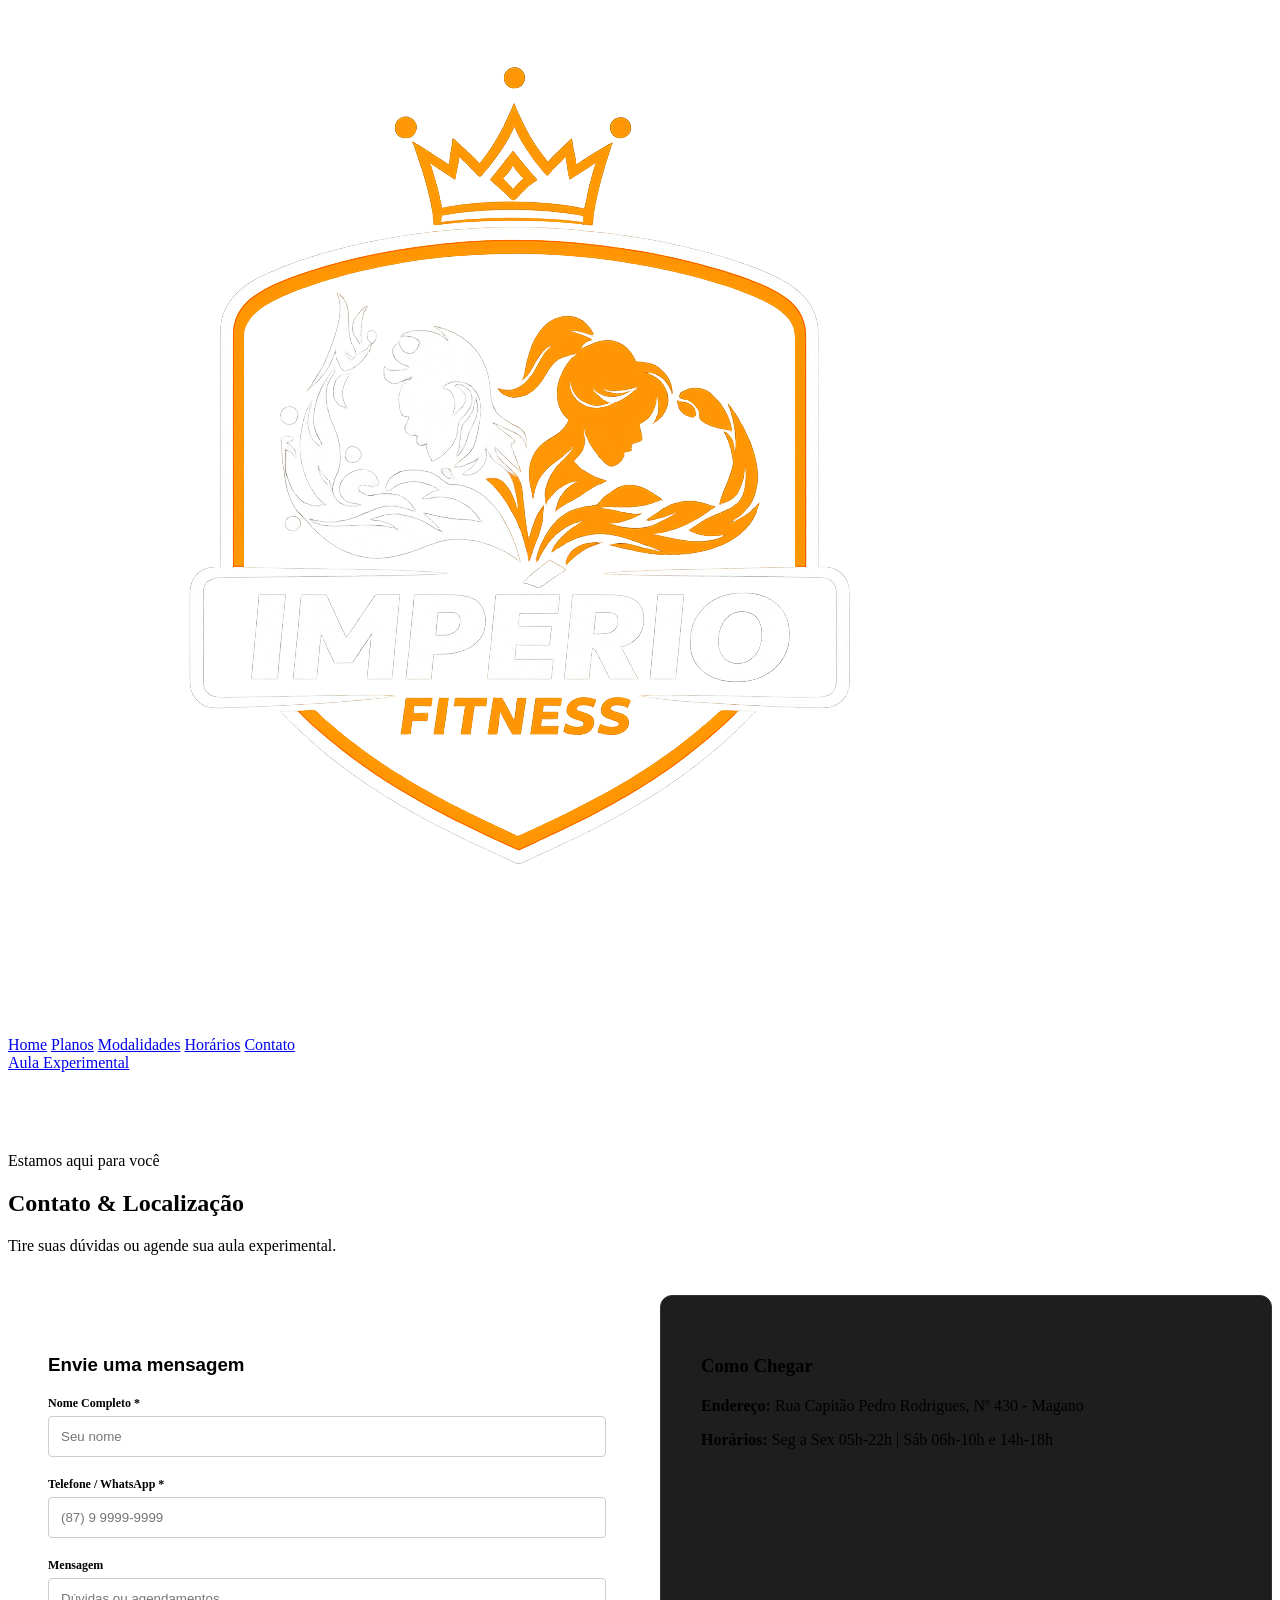
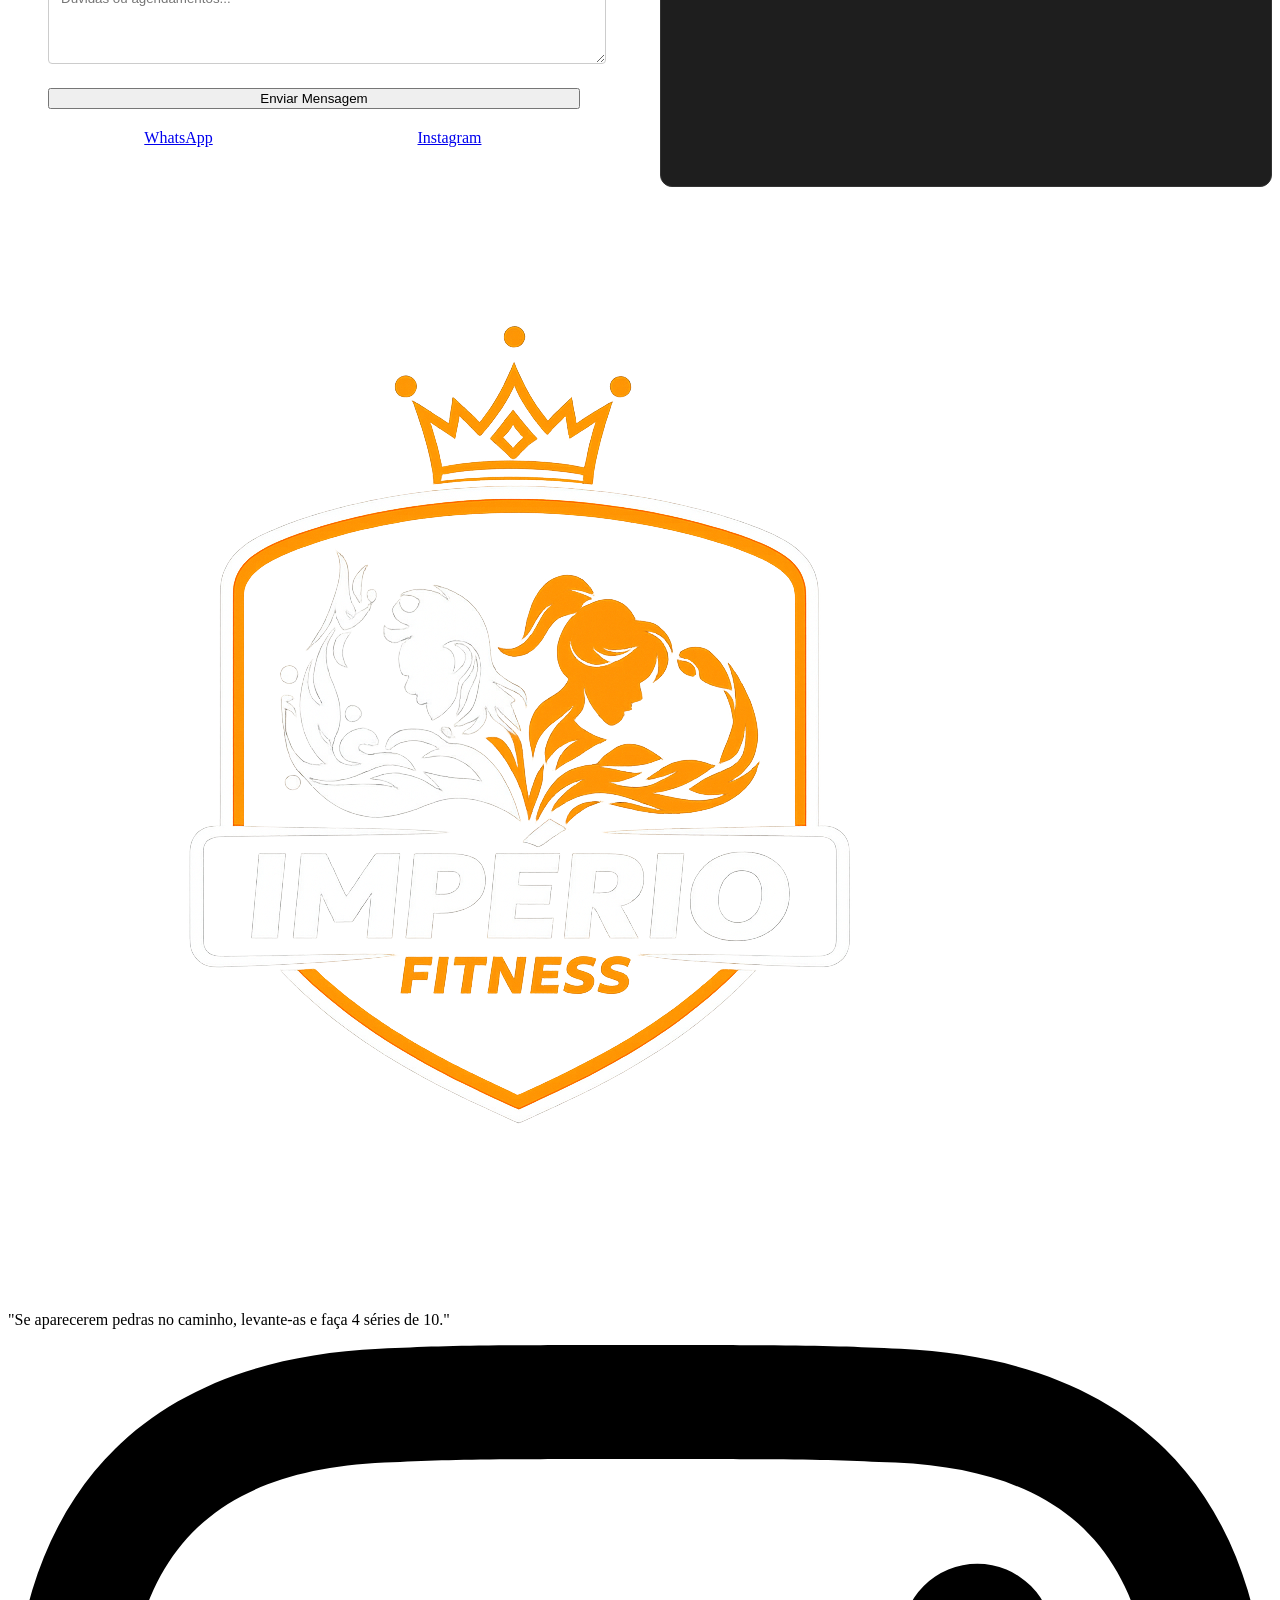
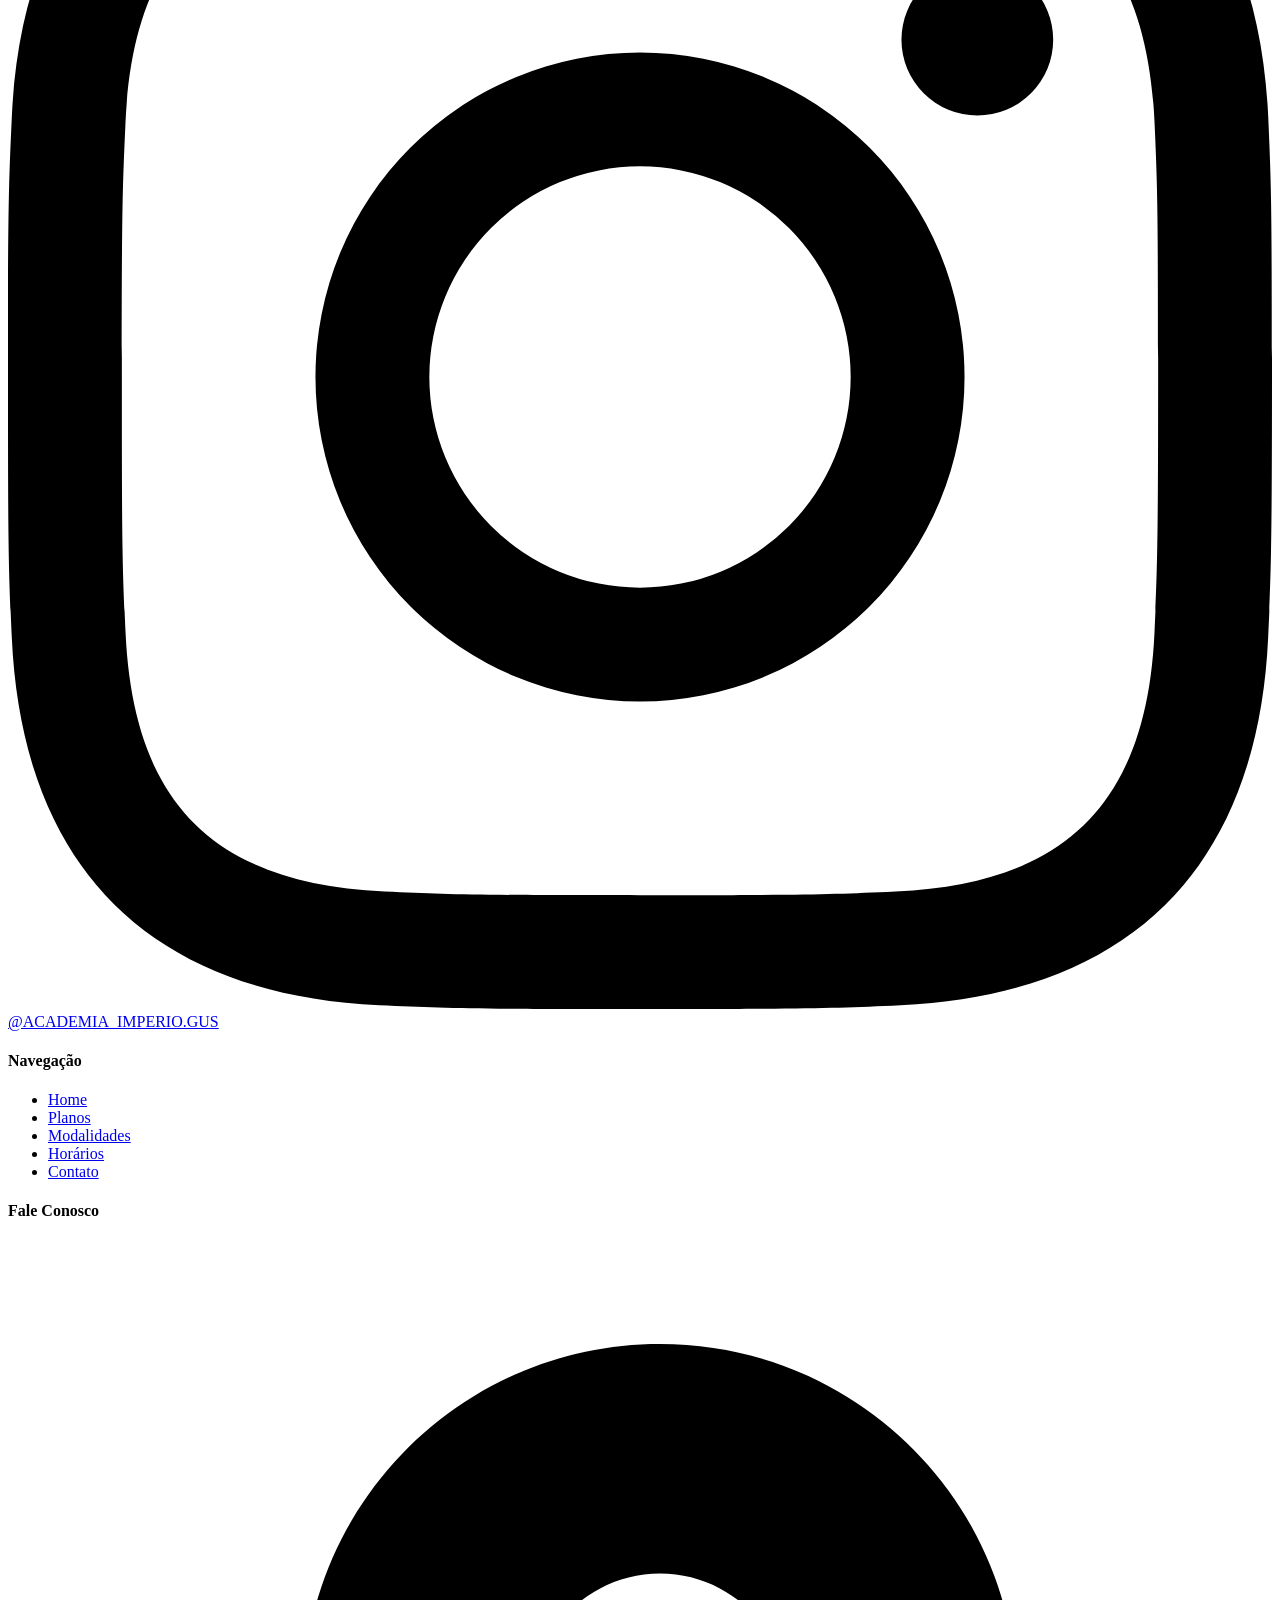
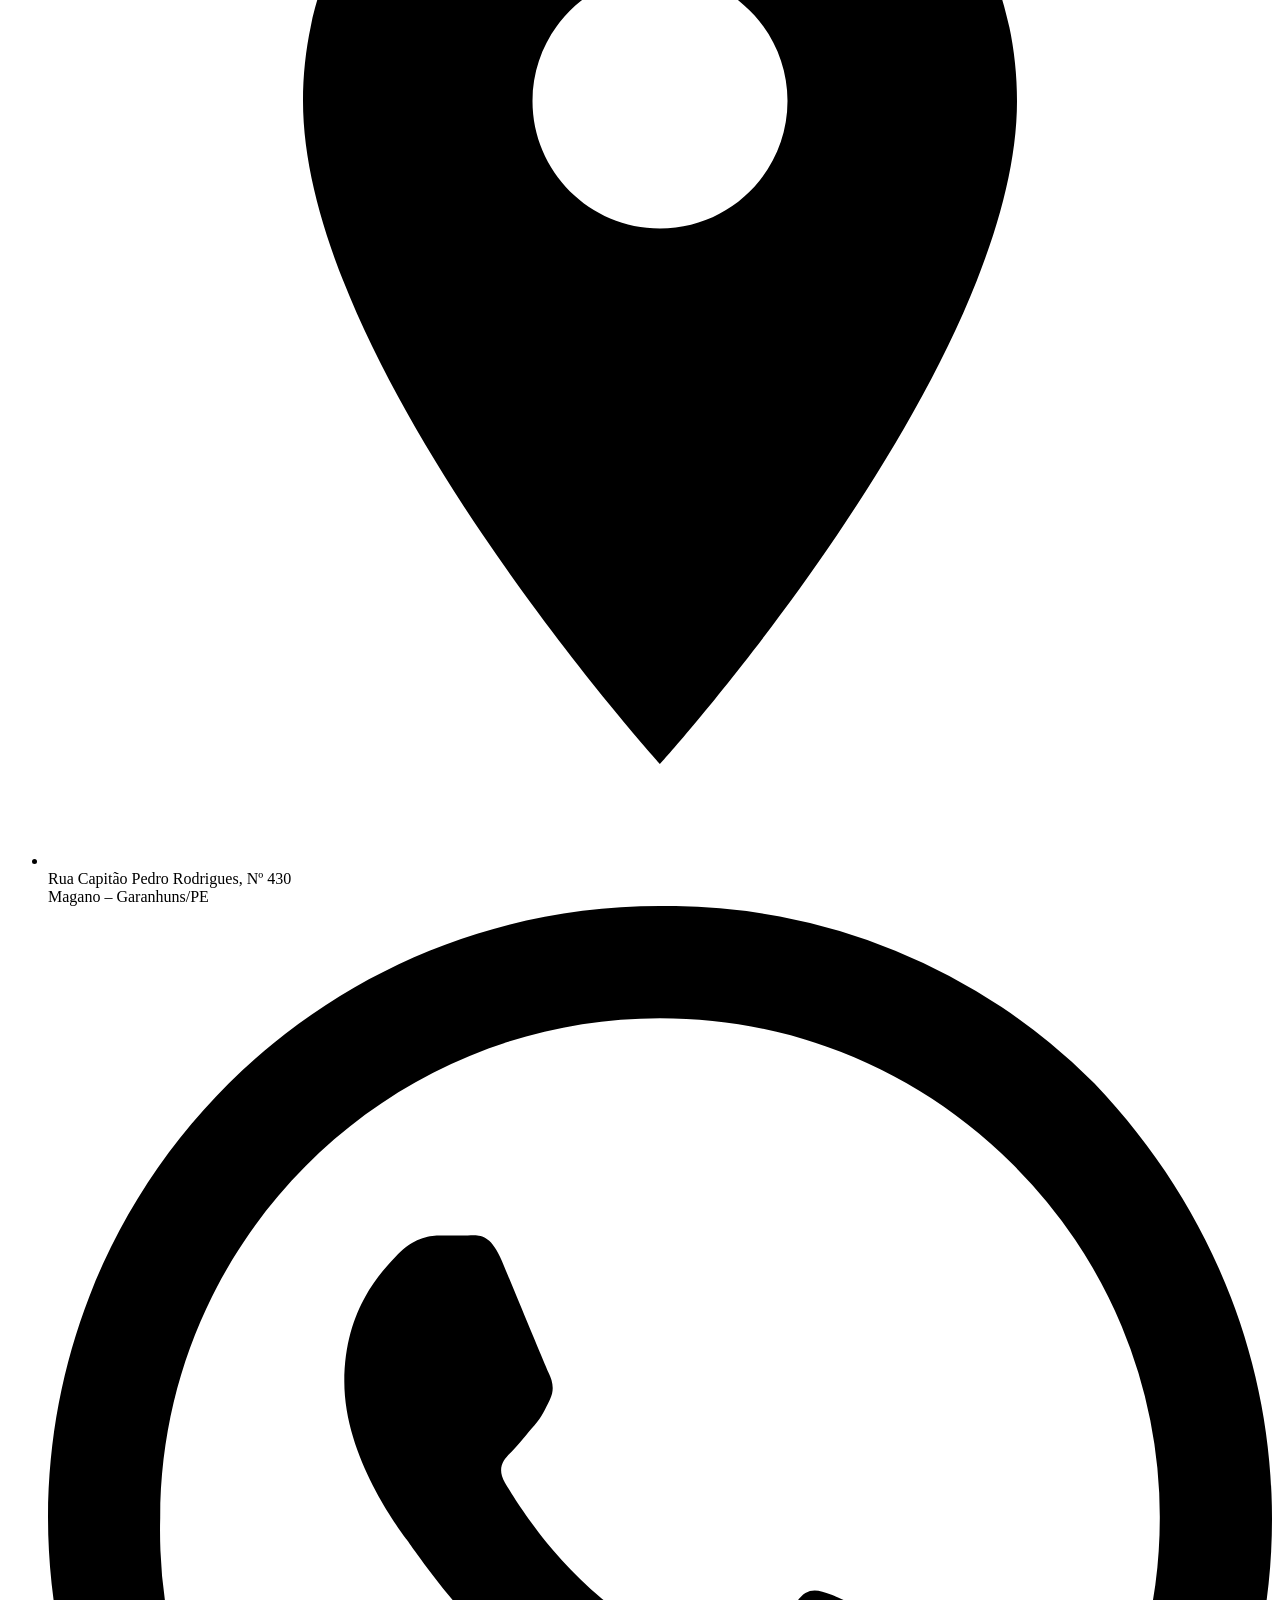
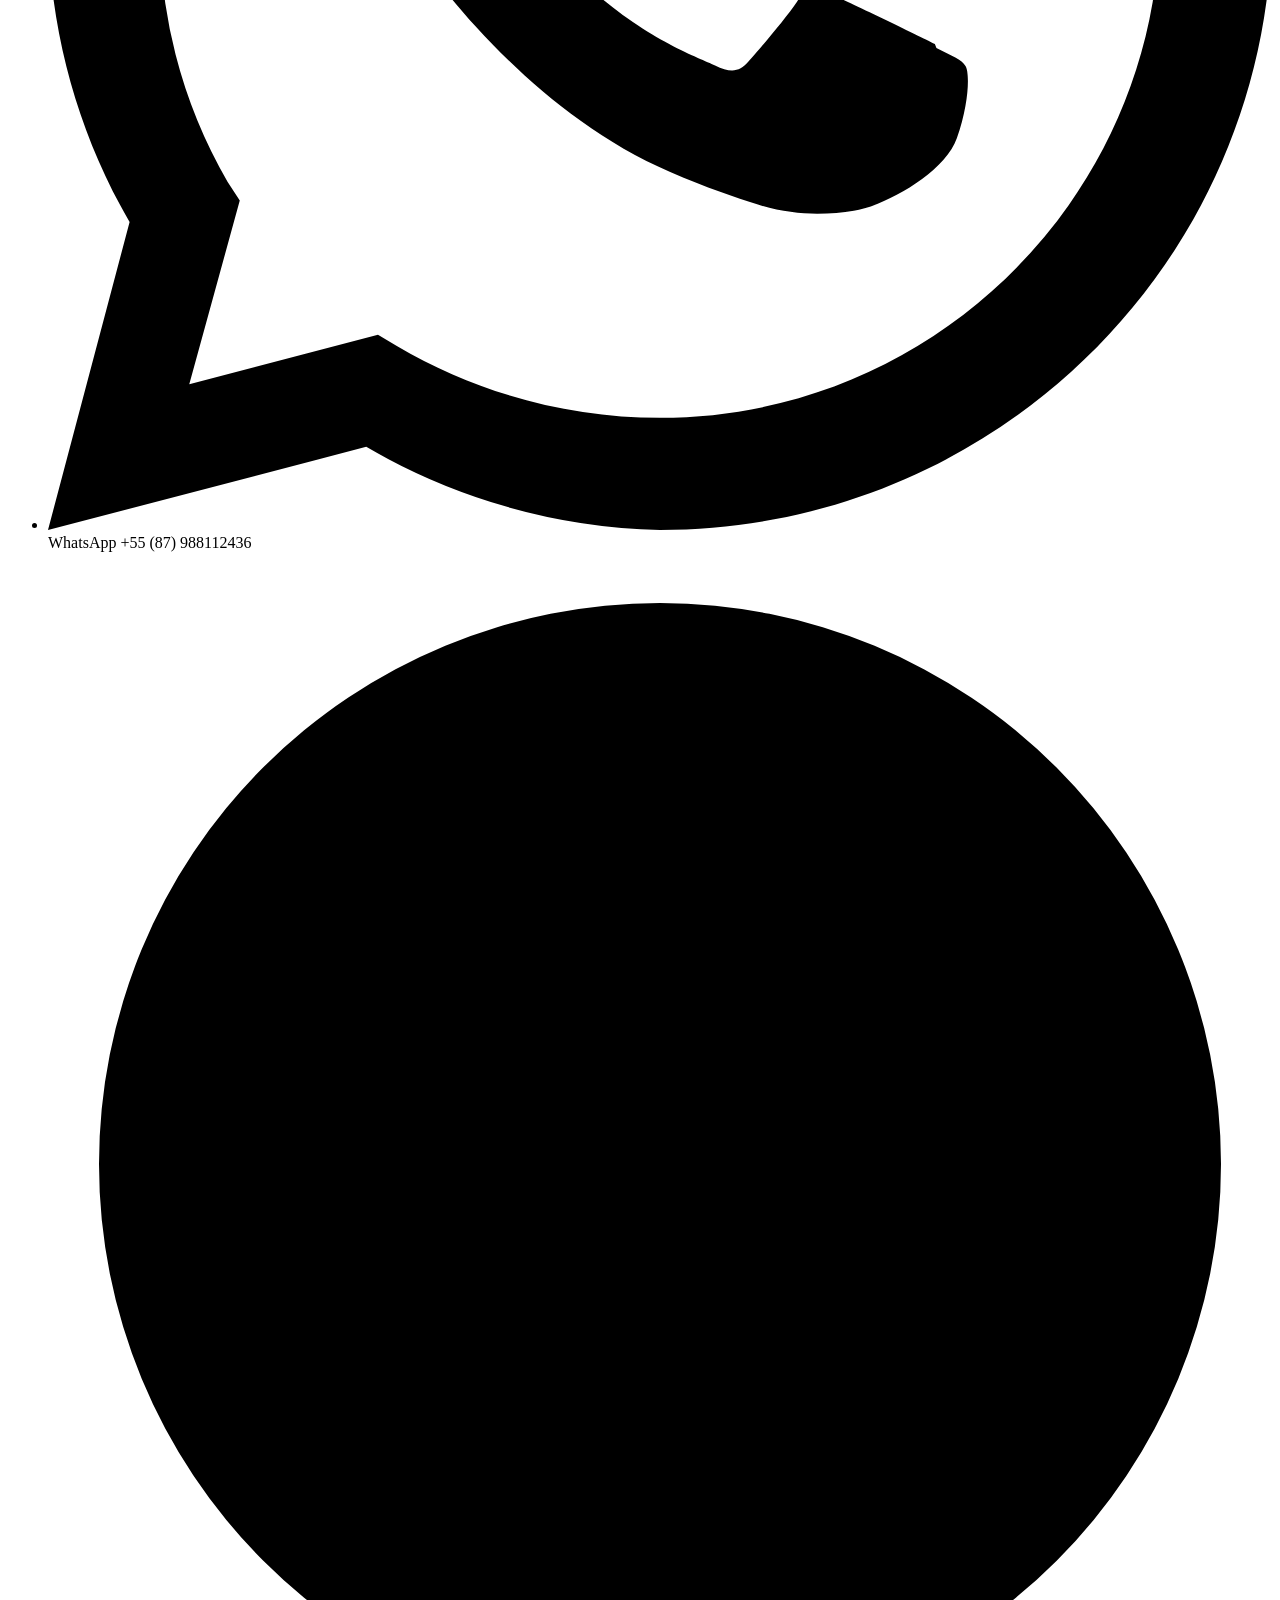
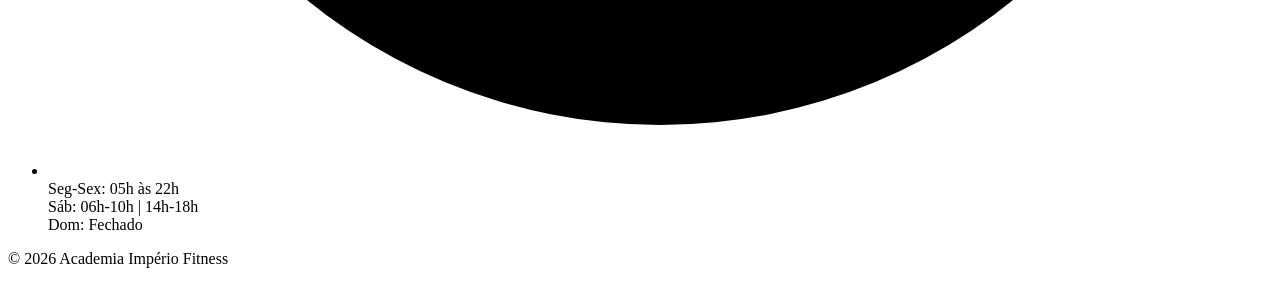
==== commit e415c1fc: "Add files via upload" ====
--- a/contato.html
+++ b/contato.html
@@ -4,7 +4,7 @@
     <meta charset="UTF-8">
     <meta name="viewport" content="width=device-width, initial-scale=1.0">
     <title>Contato | Academia Império Fitness</title>
-    <link rel="stylesheet" href="style.css">
+    <link rel="stylesheet" href="styleContato.css">
     <link href="https://fonts.googleapis.com/css2?family=Inter:wght@400;500;600&family=Montserrat:wght@400;700;900&display=swap" rel="stylesheet">
 </head>
 <body>
--- a/styleContato.css
+++ b/styleContato.css
@@ -0,0 +1,56 @@
+.contact-section { padding: 80px 0; }
+
+.contact-grid {
+    display: grid;
+    grid-template-columns: 1fr 1fr;
+    gap: 40px;
+    margin-top: 40px;
+}
+
+.form-card {
+    background: white;
+    color: black;
+    padding: 40px;
+    border-radius: 12px;
+}
+
+.form-card h3 {
+    font-family: 'Montserrat', sans-serif;
+    margin-bottom: 20px;
+}
+
+.form-group { margin-bottom: 20px; }
+
+.form-group label {
+    display: block;
+    font-size: 12px;
+    font-weight: bold;
+    margin-bottom: 5px;
+}
+
+.form-group input, .form-group textarea {
+    width: 100%;
+    padding: 12px;
+    border: 1px solid #ccc;
+    border-radius: 4px;
+    font-family: 'Inter', sans-serif;
+}
+
+.full-width { width: 100%; text-align: center; }
+
+.social-links-box {
+    display: flex;
+    gap: 10px;
+    margin-top: 20px;
+}
+
+.social-links-box .btn { flex: 1; text-align: center; }
+
+.info-card {
+    background: #1e1e1e;
+    border: 1px solid #333;
+    border-radius: 12px;
+    padding: 40px;
+}
+
+.map-box { margin-top: 20px; border-radius: 8px; overflow: hidden; }
